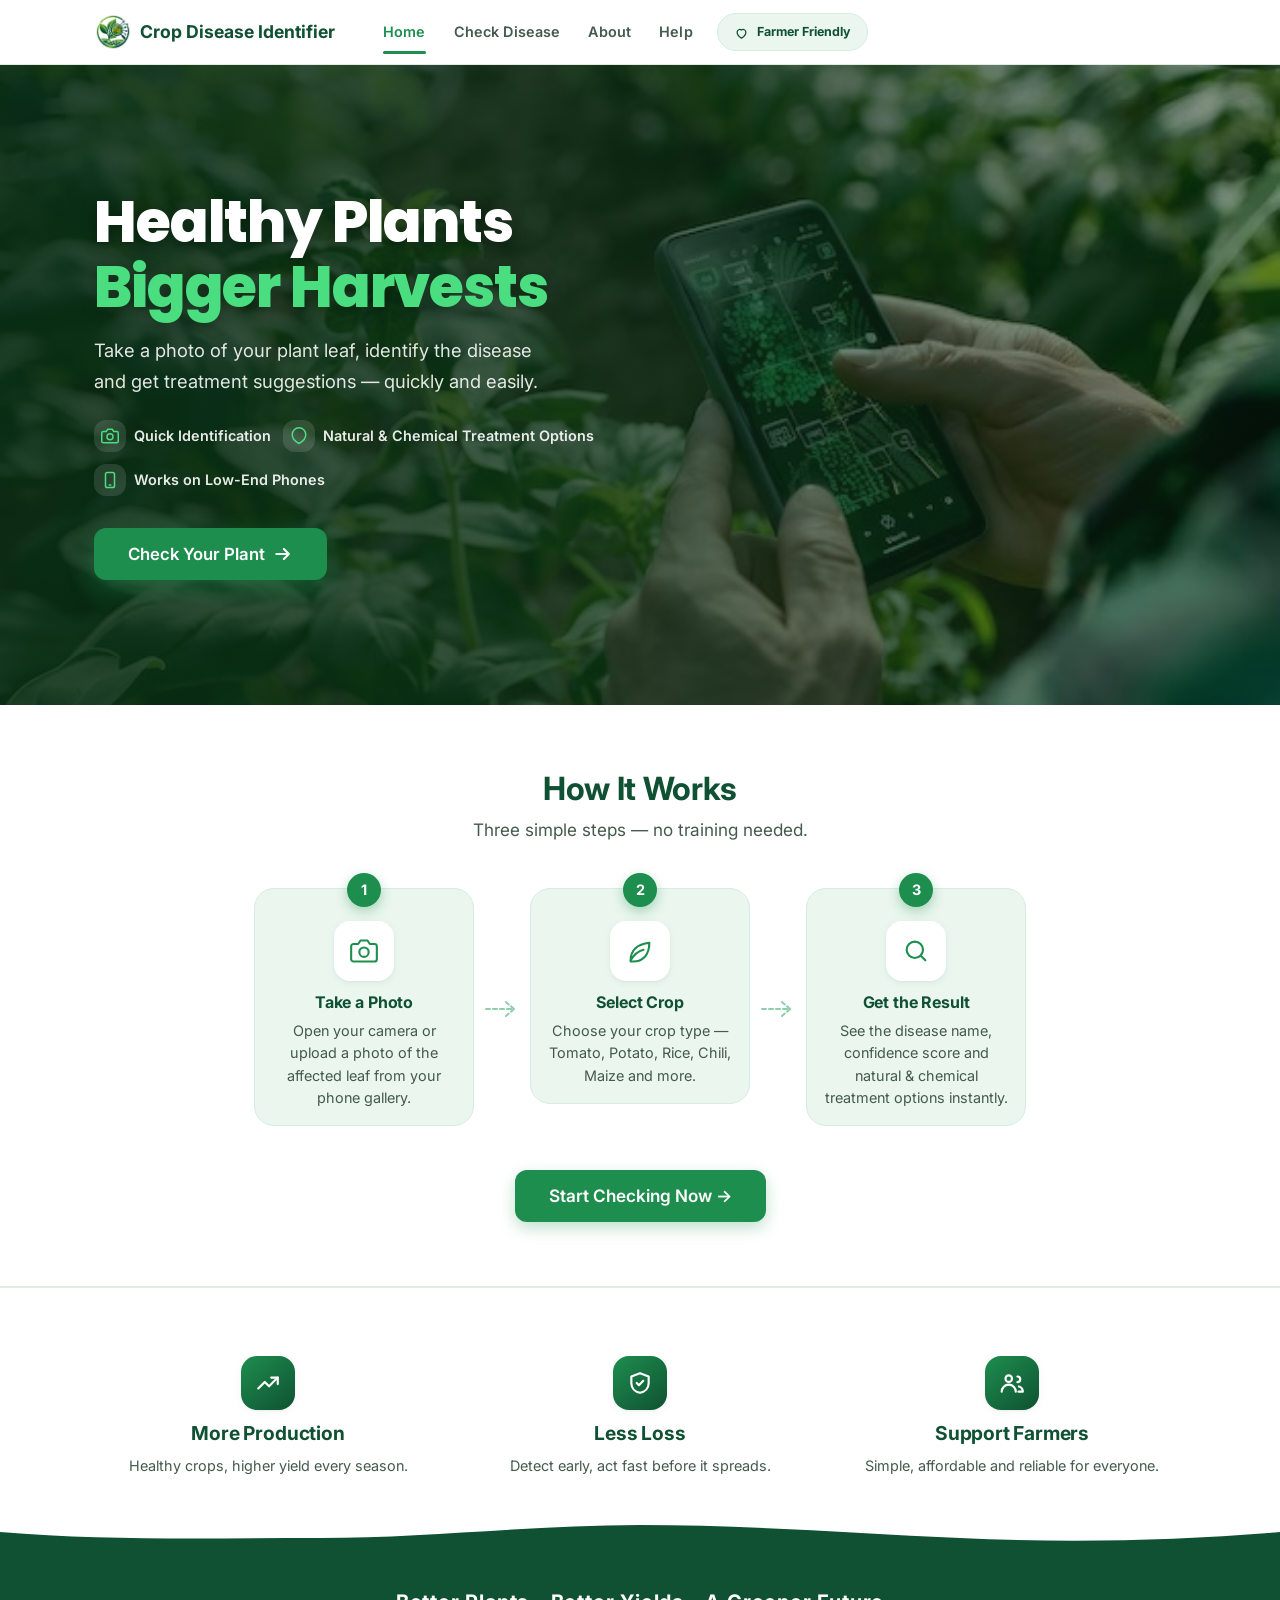
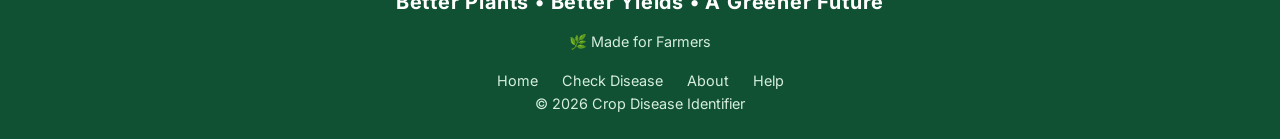
==== index.html @ fa6ffd5d "Initial commit: Crop Disease Identifier frontend" ====
<!DOCTYPE html>
<html lang="en">
<head>
  <meta charset="UTF-8">
  <meta name="viewport" content="width=device-width, initial-scale=1">
  <title>Crop Disease Identifier — Identify Plant Disease from a Photo</title>
  <meta name="description" content="Take a photo of your plant leaf, identify the disease and get treatment suggestions quickly and easily.">
  <meta name="theme-color" content="#1E8E4E">
  <link rel="icon" type="image/png" href="assets/icons/logo (2).png">
  <link rel="preconnect" href="https://fonts.googleapis.com">
  <link rel="preconnect" href="https://fonts.gstatic.com" crossorigin>
  <link rel="stylesheet" href="https://fonts.googleapis.com/css2?family=Inter:wght@400;500;600;700&family=Poppins:wght@600;700;800&display=swap">
  <link rel="stylesheet" href="css/style.css">
</head>

<body data-page="home">
  <a class="skip-link" href="#main">Skip to main content</a>

  <!-- OFFLINE BANNER -->
  <div class="offline-banner" data-offline-banner role="status" hidden>
    <svg viewBox="0 0 24 24" width="18" height="18" aria-hidden="true" fill="none"
         stroke="currentColor" stroke-width="2" stroke-linecap="round">
      <path d="M1 1l22 22M8.5 16.5a5 5 0 0 1 7 0M5 13a10 10 0 0 1 3.5-2.3M19 13a10 10 0 0 0-4-2.5"/>
      <circle cx="12" cy="20" r="1" fill="currentColor" stroke="none"/>
    </svg>
    You are offline. You can still browse, but checking a leaf needs a connection.
  </div>

  <!-- NAVBAR -->
  <header class="site-header">
    <div class="container site-header__inner">
      <a class="brand" href="index.html" aria-label="Crop Disease Identifier — home">
        <span class="brand__mark" aria-hidden="true">
          <img src="assets/icons/logo (2).png" alt="" width="38" height="38" class="brand__logo-img">
        </span>
        <span class="brand__name">Crop Disease Identifier</span>
      </a>
      <nav class="site-nav" aria-label="Primary">
        <a href="index.html" class="is-active" aria-current="page">Home</a>
        <a href="check.html">Check Disease</a>
        <a href="about.html">About</a>
        <a href="help.html">Help</a>
      </nav>
      <span class="badge-farmer">
        <svg viewBox="0 0 24 24" width="15" height="15" aria-hidden="true" fill="none"
             stroke="currentColor" stroke-width="2" stroke-linecap="round" stroke-linejoin="round">
          <path d="M12 21s-7-4.4-7-9.6A4.4 4.4 0 0 1 12 8a4.4 4.4 0 0 1 7 3.4C19 16.6 12 21 12 21Z"/>
        </svg>
        Farmer Friendly
      </span>
      <button class="nav-toggle" type="button" data-nav-toggle
              aria-expanded="false" aria-controls="mobile-nav" aria-label="Open menu">
        <span></span><span></span><span></span>
      </button>
    </div>
    <div class="mobile-nav" id="mobile-nav" hidden>
      <a href="index.html" class="is-active" aria-current="page">Home</a>
      <a href="check.html">Check Disease</a>
      <a href="about.html">About</a>
      <a href="help.html">Help</a>
    </div>
  </header>

  <main id="main">

    <!-- ================================================================
         HERO — full-width diseased leaf background
         ================================================================ -->
    <section class="hero-v2">
      <!-- Background: use your farmer image, fallback to a CSS gradient -->
      <div class="hero-v2__bg">
        <img
          src="assets/images/farmer-tablet.jpg"
          data-fallback="assets/images/backgorund.jpg"
          alt=""
          aria-hidden="true"
          width="1400" height="700"
          loading="eager" decoding="async"
          class="hero-v2__bg-img">
        <!-- dark-green gradient overlay — gives the mockup look -->
        <div class="hero-v2__overlay"></div>
      </div>

      <div class="container hero-v2__content">
        <div class="hero-v2__copy">

          <h1 class="hero-v2__title">
            Healthy Plants<br>
            <span class="hero-v2__title-accent">Bigger Harvests</span>
          </h1>

          <p class="hero-v2__lead">
            Take a photo of your plant leaf, identify the disease<br class="hide-mobile">
            and get treatment suggestions — quickly and easily.
          </p>

          <!-- 3 mini features -->
          <ul class="hero-v2__features">
            <li>
              <span class="hero-v2__feat-icon" aria-hidden="true">
                <svg viewBox="0 0 24 24" width="18" height="18" fill="none"
                     stroke="currentColor" stroke-width="2" stroke-linecap="round">
                  <path d="M23 19a2 2 0 0 1-2 2H3a2 2 0 0 1-2-2V8a2 2 0 0 1 2-2h4l2-3h6l2 3h4a2 2 0 0 1 2 2z"/>
                  <circle cx="12" cy="13" r="4"/>
                </svg>
              </span>
              Quick Identification
            </li>
            <li>
              <span class="hero-v2__feat-icon" aria-hidden="true">
                <svg viewBox="0 0 24 24" width="18" height="18" fill="none"
                     stroke="currentColor" stroke-width="2" stroke-linecap="round">
                  <path d="M12 22c6-3 9-7 9-12a9 9 0 1 0-18 0c0 5 3 9 9 12Z"/>
                </svg>
              </span>
              Natural &amp; Chemical Treatment Options
            </li>
            <li>
              <span class="hero-v2__feat-icon" aria-hidden="true">
                <svg viewBox="0 0 24 24" width="18" height="18" fill="none"
                     stroke="currentColor" stroke-width="2" stroke-linecap="round">
                  <rect x="6" y="2" width="12" height="20" rx="2.5"/>
                  <path d="M11 18.5h2"/>
                </svg>
              </span>
              Works on Low-End Phones
            </li>
          </ul>

          <a class="btn btn--primary btn--lg hero-v2__cta" href="check.html">
            Check Your Plant
            <svg viewBox="0 0 24 24" width="20" height="20" aria-hidden="true" fill="none"
                 stroke="currentColor" stroke-width="2.5" stroke-linecap="round">
              <path d="M4 12h15m0 0-6-6m6 6-6 6"/>
            </svg>
          </a>

        </div>
      </div>
    </section>

    <!-- ================================================================
         HOW IT WORKS — 3 steps, clean cards
         ================================================================ -->
    <section class="home-how" aria-labelledby="how-heading">
      <div class="container">
        <div class="home-how__head">
          <h2 id="how-heading">How It Works</h2>
          <p>Three simple steps — no training needed.</p>
        </div>

        <div class="home-how__grid">

          <div class="home-how__step">
            <div class="home-how__num" aria-hidden="true">1</div>
            <div class="home-how__icon" aria-hidden="true">
              <svg viewBox="0 0 24 24" width="28" height="28" fill="none"
                   stroke="currentColor" stroke-width="1.8" stroke-linecap="round" stroke-linejoin="round">
                <path d="M23 19a2 2 0 0 1-2 2H3a2 2 0 0 1-2-2V8a2 2 0 0 1 2-2h4l2-3h6l2 3h4a2 2 0 0 1 2 2z"/>
                <circle cx="12" cy="13" r="4"/>
              </svg>
            </div>
            <h3>Take a Photo</h3>
            <p>Open your camera or upload a photo of the affected leaf from your phone gallery.</p>
          </div>

          <div class="home-how__connector" aria-hidden="true">
            <svg viewBox="0 0 40 24" width="40" height="24" fill="none"
                 stroke="currentColor" stroke-width="2" stroke-linecap="round">
              <path d="M4 12h28m0 0-8-7m8 7-8 7" stroke-dasharray="4 3"/>
            </svg>
          </div>

          <div class="home-how__step">
            <div class="home-how__num" aria-hidden="true">2</div>
            <div class="home-how__icon" aria-hidden="true">
              <svg viewBox="0 0 24 24" width="28" height="28" fill="none"
                   stroke="currentColor" stroke-width="1.8" stroke-linecap="round" stroke-linejoin="round">
                <path d="M4 20c0-8 5-14 16-15 0 11-6 16-14 16H4Z"/>
                <path d="M4 20c3-5 7-8 11-9"/>
              </svg>
            </div>
            <h3>Select Crop</h3>
            <p>Choose your crop type — Tomato, Potato, Rice, Chili, Maize and more.</p>
          </div>

          <div class="home-how__connector" aria-hidden="true">
            <svg viewBox="0 0 40 24" width="40" height="24" fill="none"
                 stroke="currentColor" stroke-width="2" stroke-linecap="round">
              <path d="M4 12h28m0 0-8-7m8 7-8 7" stroke-dasharray="4 3"/>
            </svg>
          </div>

          <div class="home-how__step">
            <div class="home-how__num" aria-hidden="true">3</div>
            <div class="home-how__icon" aria-hidden="true">
              <svg viewBox="0 0 24 24" width="28" height="28" fill="none"
                   stroke="currentColor" stroke-width="1.8" stroke-linecap="round" stroke-linejoin="round">
                <circle cx="11" cy="11" r="7"/>
                <path d="m20 20-3.5-3.5"/>
              </svg>
            </div>
            <h3>Get the Result</h3>
            <p>See the disease name, confidence score and natural &amp; chemical treatment options instantly.</p>
          </div>

        </div>

        <div class="home-how__cta">
          <a class="btn btn--primary btn--lg" href="check.html">
            Start Checking Now →
          </a>
        </div>
      </div>
    </section>

    <!-- ================================================================
         BENEFITS STRIP
         ================================================================ -->
    <section class="benefits" aria-labelledby="benefits-title">
      <div class="container">
        <h2 id="benefits-title" class="sr-only">Why farmers use this tool</h2>
        <div class="benefits__grid">

          <article class="benefit">
            <span class="benefit__icon" aria-hidden="true">
              <svg viewBox="0 0 24 24" width="26" height="26" fill="none"
                   stroke="currentColor" stroke-width="2" stroke-linecap="round" stroke-linejoin="round">
                <path d="M3 17l6-6 4 4 8-8"/>
                <path d="M15 7h6v6"/>
              </svg>
            </span>
            <h3>More Production</h3>
            <p>Healthy crops, higher yield every season.</p>
          </article>

          <article class="benefit">
            <span class="benefit__icon" aria-hidden="true">
              <svg viewBox="0 0 24 24" width="26" height="26" fill="none"
                   stroke="currentColor" stroke-width="2" stroke-linecap="round" stroke-linejoin="round">
                <path d="M12 3l8 3v6c0 5-3.4 8.3-8 9-4.6-.7-8-4-8-9V6l8-3Z"/>
                <path d="M9 12l2 2 4-4"/>
              </svg>
            </span>
            <h3>Less Loss</h3>
            <p>Detect early, act fast before it spreads.</p>
          </article>

          <article class="benefit">
            <span class="benefit__icon" aria-hidden="true">
              <svg viewBox="0 0 24 24" width="26" height="26" fill="none"
                   stroke="currentColor" stroke-width="2" stroke-linecap="round" stroke-linejoin="round">
                <circle cx="9" cy="8" r="3"/>
                <path d="M2.5 20a6.5 6.5 0 0 1 13 0"/>
                <path d="M17 11.2a2.6 2.6 0 1 0 0-5.2"/>
                <path d="M18 20h4a5 5 0 0 0-3.6-4.8"/>
              </svg>
            </span>
            <h3>Support Farmers</h3>
            <p>Simple, affordable and reliable for everyone.</p>
          </article>

        </div>
      </div>
    </section>

  </main>

  <!-- FOOTER -->
  <footer class="site-footer">
    <svg class="site-footer__wave" viewBox="0 0 1440 28" preserveAspectRatio="none" aria-hidden="true">
      <path fill="currentColor"
            d="M0 28h1440V14c-120 9-240 11-360 6s-240-13-360-13-240 13-360 13S120 23 0 14Z"/>
    </svg>
    <div class="container site-footer__inner">
      <p class="site-footer__slogan">Better Plants • Better Yields • A Greener Future</p>
      <p class="site-footer__made">🌿 Made for Farmers</p>
      <nav class="site-footer__links" aria-label="Footer">
        <a href="index.html">Home</a>
        <a href="check.html">Check Disease</a>
        <a href="about.html">About</a>
        <a href="help.html">Help</a>
      </nav>
      <p class="site-footer__made">© <span data-current-year>2026</span> Crop Disease Identifier</p>
    </div>
  </footer>

  <script type="module" src="js/main.js"></script>
</body>
</html>
---- css/style.css ----
/* ==========================================================================
   Crop Disease Identifier — global stylesheet
   --------------------------------------------------------------------------
   One file for the whole app so low-end phones only download it once.

   TABLE OF CONTENTS
     01. Design tokens (colours, radius, spacing, shadows, type)
     02. Reset + base elements
     03. Utilities (container, visually-hidden, skip-link)
     04. Buttons
     05. Header + navigation (desktop & mobile)
     06. Offline banner
     07. Hero  (Home)
     08. Mini feature list  (Home)
     09. Benefits strip  (Home)
     10. Section primitives  (reused by future About / Result pages)
     11. Check Disease page
     12. Footer
     13. Motion + print preferences
   ========================================================================== */


/* ==========================================================================
   01. DESIGN TOKENS
   Change a value here and it updates everywhere.
   ========================================================================== */
:root {
  /* ---- Brand colours ---- */
  --green-900: #0F5132;   /* headings, dark text on light green        */
  --green-700: #1E8E4E;   /* PRIMARY — buttons, active nav link         */
  --green-600: #17773F;   /* primary hover / pressed                    */
  --green-300: #8FCEAC;   /* decorative leaf shapes                     */
  --green-100: #D6EDE0;   /* borders on tinted surfaces                 */
  --green-050: #EAF6EE;   /* tinted card + tip box backgrounds          */

  /* ---- Neutrals ---- */
  --ink:         #16241D;  /* body text                                  */
  --ink-soft:    #445A4E;  /* secondary text                             */
  --ink-mute:    #6E857A;  /* hints, captions                            */
  --line:        #E1EBE4;  /* hairlines / card borders                   */
  --surface:     #FFFFFF;  /* card surface                               */
  --page-a:      #F7FCF8;  /* page gradient — top                        */
  --page-b:      #EAF6EE;  /* page gradient — bottom                     */

  /* ---- Status ---- */
  --danger:      #C62828;
  --danger-bg:   #FDEDED;
  --danger-line: #F5C6C6;
  --warn:        #9A5B00;
  --warn-bg:     #FFF6E6;
  --warn-line:   #F2DDB0;

  /* ---- Corner radius ---- */
  --r-sm:   12px;
  --r-md:   16px;
  --r-lg:   20px;
  --r-pill: 999px;

  /* ---- Spacing scale ---- */
  --sp-1: 0.25rem;
  --sp-2: 0.5rem;
  --sp-3: 0.75rem;
  --sp-4: 1rem;
  --sp-5: 1.5rem;
  --sp-6: 2rem;
  --sp-7: 2.75rem;
  --sp-8: 4rem;

  /* ---- Elevation (soft, green-tinted) ---- */
  --sh-1: 0 1px 2px rgba(15, 81, 50, .05), 0 2px 8px rgba(15, 81, 50, .05);
  --sh-2: 0 4px 14px rgba(15, 81, 50, .08);
  --sh-3: 0 14px 34px rgba(15, 81, 50, .14);

  /* ---- Typography ---- */
  --font: "Inter", "Poppins", system-ui, -apple-system, "Segoe UI", Roboto,
          "Helvetica Neue", Arial, sans-serif;
  /* System cursive stack — avoids downloading a second font file. */
  --font-hand: "Segoe Script", "Bradley Hand", "Brush Script MT",
               "Comic Sans MS", cursive;
  --fs-xs:   0.78rem;
  --fs-sm:   0.9rem;
  --fs-base: 1rem;
  --fs-lg:   1.075rem;
  --fs-h3:   1.2rem;
  --fs-h2:   clamp(1.45rem, 1.1rem + 1.6vw, 2rem);
  --fs-h1:   clamp(2rem, 1.3rem + 3.4vw, 3.25rem);

  /* ---- Layout ---- */
  --container: 1140px;
  --header-h:  64px;

  /* ---- Focus ring (visible on every interactive element) ---- */
  --focus: 0 0 0 3px #fff, 0 0 0 6px var(--green-700);
}


/* ==========================================================================
   02. RESET + BASE
   ========================================================================== */
*,
*::before,
*::after { box-sizing: border-box; }

html {
  -webkit-text-size-adjust: 100%;  /* stops iOS inflating text */
  scroll-behavior: smooth;
}

body {
  margin: 0;
  font-family: var(--font);
  font-size: var(--fs-base);
  line-height: 1.6;
  color: var(--ink);
  background: var(--page-a);
  /* Soft page-wide gradient — cheaper than an image on weak devices. */
  background-image: linear-gradient(180deg, var(--page-a) 0%, var(--page-b) 100%);
  background-repeat: no-repeat;
  background-attachment: scroll;
  -webkit-font-smoothing: antialiased;
}

h1, h2, h3, h4 {
  margin: 0 0 var(--sp-3);
  color: var(--green-900);
  line-height: 1.22;
  font-weight: 700;
  letter-spacing: -0.01em;
}

p  { margin: 0 0 var(--sp-4); }
p:last-child { margin-bottom: 0; }

a {
  color: var(--green-700);
  text-decoration: none;
}
a:hover { text-decoration: underline; }

img, svg { max-width: 100%; }
img { height: auto; display: block; }

ul, ol { margin: 0; padding: 0; list-style: none; }

/* `hidden` must win over the display:grid / display:flex rules below. */
[hidden] { display: none !important; }

/* Every interactive element gets a clearly visible focus ring. */
:focus-visible {
  outline: 2px solid var(--green-700);
  outline-offset: 2px;
  border-radius: 6px;
}


/* ==========================================================================
   03. UTILITIES
   ========================================================================== */
.container {
  width: 100%;
  max-width: var(--container);
  margin-inline: auto;
  padding-inline: var(--sp-4);
}
@media (min-width: 640px) { .container { padding-inline: var(--sp-5); } }

/* Text only for screen readers. */
.sr-only {
  position: absolute;
  width: 1px; height: 1px;
  margin: -1px; padding: 0;
  overflow: hidden;
  clip: rect(0 0 0 0);
  clip-path: inset(50%);
  white-space: nowrap;
  border: 0;
}

.skip-link {
  position: absolute;
  left: var(--sp-4);
  top: -60px;
  z-index: 100;
  padding: var(--sp-3) var(--sp-4);
  background: var(--green-700);
  color: #fff;
  border-radius: var(--r-sm);
  transition: top .2s ease;
}
.skip-link:focus { top: var(--sp-3); text-decoration: none; }

/* Small uppercase label used above headings ("DISEASE CHECK", etc.) */
.eyebrow {
  display: inline-block;
  margin-bottom: var(--sp-3);
  font-size: var(--fs-xs);
  font-weight: 700;
  letter-spacing: .14em;
  text-transform: uppercase;
  color: var(--green-700);
}


/* ==========================================================================
   04. BUTTONS
   All buttons are >= 44px tall so they are easy to tap.
   ========================================================================== */
.btn {
  display: inline-flex;
  align-items: center;
  justify-content: center;
  gap: var(--sp-2);
  min-height: 44px;
  padding: var(--sp-3) var(--sp-5);
  font: inherit;
  font-weight: 600;
  line-height: 1.2;
  text-align: center;
  color: var(--green-900);
  background: var(--surface);
  border: 2px solid transparent;
  border-radius: var(--r-sm);
  cursor: pointer;
  transition: background-color .18s ease, border-color .18s ease,
              color .18s ease, transform .12s ease, box-shadow .18s ease;
}
.btn:hover { text-decoration: none; }
.btn:active { transform: translateY(1px); }

.btn--primary {
  background: var(--green-700);
  color: #fff;
  box-shadow: 0 6px 16px rgba(30, 142, 78, .28);
}
.btn--primary:hover:not(:disabled) { background: var(--green-600); }

.btn--outline {
  background: transparent;
  border-color: var(--green-700);
  color: var(--green-700);
}
.btn--outline:hover:not(:disabled) {
  background: var(--green-050);
}

/* Disabled = the "Check Disease" button before both inputs are ready. */
.btn:disabled {
  background: #CFE0D6;
  border-color: #CFE0D6;
  color: #6E857A;
  box-shadow: none;
  cursor: not-allowed;
  transform: none;
}

/* Full-width variant (mobile form buttons) */
.btn--block { width: 100%; }
.btn--lg { min-height: 52px; padding-inline: var(--sp-6); font-size: var(--fs-lg); }


/* ==========================================================================
   05. HEADER + NAVIGATION
   Identical markup on every page — only [data-page] and the
   .is-active class change.
   ========================================================================== */
.site-header {
  position: sticky;      /* stays visible while scrolling */
  top: 0;
  z-index: 50;
  background: rgba(255, 255, 255, .92);
  backdrop-filter: blur(8px);
  border-bottom: 1px solid var(--line);
}

.site-header__inner {
  min-height: var(--header-h);
  display: flex;
  align-items: center;
  gap: var(--sp-3);
}

/* ---- Logo ---- */
.brand {
  display: inline-flex;
  align-items: center;
  gap: var(--sp-2);
  color: var(--green-900);
  font-weight: 700;
  font-size: 1.02rem;
  line-height: 1.15;
  margin-right: auto;         /* pushes nav + badge to the right */
}
.brand:hover { text-decoration: none; }
.brand__mark {
  display: grid;
  place-items: center;
  width: 38px; height: 38px;
  flex: 0 0 auto;
  color: #fff;
  background: transparent;
  border-radius: var(--r-sm);
  overflow: hidden;
}
.brand__logo-img {
  width: 38px;
  height: 38px;
  object-fit: contain;
  display: block;
  border-radius: var(--r-sm);
}
.brand__name { display: block; }

/* ---- Desktop nav ---- */
.site-nav { display: none; }

.site-nav a {
  position: relative;
  display: inline-block;
  padding: var(--sp-2) var(--sp-3);
  color: var(--ink-soft);
  font-size: var(--fs-sm);
  font-weight: 600;
  white-space: nowrap;
  letter-spacing: 0.01em;
}
.site-nav a:hover { color: var(--green-700); text-decoration: none; }

/* Green underline on the current page. */
.site-nav a.is-active { color: var(--green-700); }
.site-nav a.is-active::after {
  content: "";
  position: absolute;
  left: var(--sp-3); right: var(--sp-3); bottom: -2px;
  height: 2.5px;
  background: var(--green-700);
  border-radius: var(--r-pill);
}

/* ---- "Farmer Friendly" badge ---- */
.badge-farmer {
  display: none;
  align-items: center;
  gap: var(--sp-2);
  flex: 0 0 auto;
  padding: var(--sp-2) var(--sp-4);
  font-size: var(--fs-xs);
  font-weight: 700;
  color: var(--green-900);
  background: var(--green-050);
  border: 1px solid var(--green-100);
  border-radius: var(--r-pill);
  white-space: nowrap;
}

/* ---- Hamburger (mobile) ---- */
.nav-toggle {
  display: inline-grid;
  place-content: center;
  gap: 5px;
  width: 44px; height: 44px;
  padding: 0;
  background: transparent;
  border: 1px solid var(--line);
  border-radius: var(--r-sm);
  cursor: pointer;
}
.nav-toggle span {
  display: block;
  width: 20px; height: 2px;
  background: var(--green-900);
  border-radius: 2px;
  transition: transform .2s ease, opacity .2s ease;
}
/* Animate the three bars into an X when open. */
.nav-toggle[aria-expanded="true"] span:nth-child(1) { transform: translateY(7px) rotate(45deg); }
.nav-toggle[aria-expanded="true"] span:nth-child(2) { opacity: 0; }
.nav-toggle[aria-expanded="true"] span:nth-child(3) { transform: translateY(-7px) rotate(-45deg); }

/* ---- Mobile drawer ---- */
.mobile-nav {
  display: grid;
  gap: var(--sp-1);
  padding: var(--sp-3) var(--sp-4) var(--sp-4);
  background: #fff;
  border-bottom: 1px solid var(--line);
  box-shadow: var(--sh-2);
}
.mobile-nav[hidden] { display: none; }
.mobile-nav a {
  min-height: 44px;
  display: flex;
  align-items: center;
  padding: var(--sp-2) var(--sp-3);
  color: var(--ink);
  font-weight: 600;
  border-radius: var(--r-sm);
}
.mobile-nav a:hover { background: var(--green-050); text-decoration: none; }
.mobile-nav a.is-active {
  color: var(--green-700);
  background: var(--green-050);
}

@media (min-width: 900px) {
  .site-nav,
  .badge-farmer { display: flex; }
  .nav-toggle,
  .mobile-nav { display: none; }
  .brand { font-size: 1.1rem; margin-right: var(--sp-5); }
  .site-nav { gap: var(--sp-1); }
}


/* ==========================================================================
   06. OFFLINE BANNER
   Shown by main.js whenever navigator.onLine === false.
   ========================================================================== */
.offline-banner {
  display: flex;
  align-items: center;
  justify-content: center;
  gap: var(--sp-2);
  padding: var(--sp-3) var(--sp-4);
  background: var(--warn-bg);
  color: var(--warn);
  border-bottom: 1px solid var(--warn-line);
  font-size: var(--fs-sm);
  font-weight: 600;
  text-align: center;
}
.offline-banner[hidden] { display: none; }


/* ==========================================================================
   07. HERO  (Home)
   ========================================================================== */
.hero {
  position: relative;
  overflow: hidden;             /* clips the decorative leaves */
  padding-block: var(--sp-7) var(--sp-8);
}

/* Subtle leaf silhouettes in the background (pure CSS, no image request). */
.hero::before,
.hero::after {
  content: "";
  position: absolute;
  width: 260px; height: 260px;
  background: var(--green-050);
  border-radius: 60% 0 60% 0;   /* leaf-ish blob */
  opacity: .7;
  pointer-events: none;
  z-index: 0;
}
.hero::before { top: -80px;  right: -90px; transform: rotate(18deg); }
.hero::after  { bottom: -120px; left: -100px; transform: rotate(-24deg); }

.hero__inner {
  position: relative;           /* sits above the decorations */
  z-index: 1;
  display: grid;
  gap: var(--sp-6);
  align-items: center;
}

/* ---- Left column: copy ---- */
.hero__copy {
  min-width: 0;   /* lets long words shrink instead of overflowing the grid */
}
.hero__badge {
  display: inline-flex;
  align-items: center;
  gap: var(--sp-2);
  padding: var(--sp-2) var(--sp-4);
  margin-bottom: var(--sp-4);
  font-size: var(--fs-xs);
  font-weight: 700;
  letter-spacing: .06em;
  text-transform: uppercase;
  color: var(--green-900);
  background: var(--green-050);
  border: 1px solid var(--green-100);
  border-radius: var(--r-pill);
}
.hero__badge::before {
  content: "";
  width: 8px; height: 8px;
  background: var(--green-700);
  border-radius: 50%;
}

.hero__title {
  font-size: var(--fs-h1);
  margin-bottom: var(--sp-4);
}
.hero__title em {
  display: block;
  font-style: normal;
  color: var(--green-700);
}

.hero__lead {
  max-width: 34rem;
  font-size: var(--fs-lg);
  color: var(--ink-soft);
  margin-bottom: var(--sp-5);
}

.hero__cta { margin-bottom: var(--sp-6); }

/* ---- Right column: photo ---- */
.hero__media {
  position: relative;
  border-radius: var(--r-lg);
  overflow: hidden;
  box-shadow: var(--sh-3);
  /* GREEN GRADIENT FALLBACK — it is the background layer, so if the photo
     below fails to load the gradient is still visible. */
  background-image: linear-gradient(135deg, var(--green-700) 0%, var(--green-900) 100%);
  aspect-ratio: 4 / 3;
}
.hero__media img {
  width: 100%;
  height: 100%;
  object-fit: cover;
}
.hero__media img.is-broken { display: none; }  /* gradient shows through */

/* Handwritten-style tagline over the photo. */
.hero__tagline {
  position: absolute;
  left: var(--sp-4);
  bottom: var(--sp-4);
  margin: 0;
  padding: var(--sp-2) var(--sp-4);
  font-family: var(--font-hand);
  font-size: clamp(1rem, 3.6vw, 1.35rem);
  color: var(--green-900);
  background: rgba(255, 255, 255, .92);
  border-radius: var(--r-pill);
  box-shadow: var(--sh-1);
  transform: rotate(-2deg);
}

@media (min-width: 900px) {
  .hero { padding-block: var(--sp-8) var(--sp-8); }
  .hero__inner { grid-template-columns: 1.05fr .95fr; gap: var(--sp-7); }
}


/* ==========================================================================
   08. MINI FEATURE LIST  (Home hero)
   ========================================================================== */
.mini-features {
  display: grid;
  gap: var(--sp-3);
}
.mini-feature {
  display: flex;
  align-items: flex-start;
  gap: var(--sp-3);
  font-size: var(--fs-sm);
  color: var(--ink-soft);
}
.mini-feature__icon {
  display: grid;
  place-items: center;
  width: 38px; height: 38px;
  flex: 0 0 auto;
  color: var(--green-700);
  background: var(--green-050);
  border-radius: var(--r-sm);
}
.mini-feature strong {
  display: block;
  color: var(--green-900);
  font-size: var(--fs-base);
}
.mini-feature span { display: block; }

@media (min-width: 560px) {
  .mini-features { grid-template-columns: repeat(3, 1fr); gap: var(--sp-4); }
  .mini-feature { flex-direction: column; }
}


/* ==========================================================================
   09. BENEFITS STRIP  (Home, below the hero)
   ========================================================================== */
.benefits {
  padding-block: var(--sp-7);
  background: #fff;
  border-block: 1px solid var(--line);
}
.benefits__grid {
  display: grid;
  gap: var(--sp-5);
  text-align: center;
}
.benefit__icon {
  display: grid;
  place-items: center;
  width: 54px; height: 54px;
  margin: 0 auto var(--sp-3);
  color: #fff;
  background: linear-gradient(140deg, var(--green-700), var(--green-900));
  border-radius: var(--r-md);
  box-shadow: var(--sh-1);
}
.benefit h3 { font-size: var(--fs-h3); margin-bottom: var(--sp-2); }
.benefit p  { font-size: var(--fs-sm); color: var(--ink-soft); }

@media (min-width: 700px) {
  .benefits__grid { grid-template-columns: repeat(3, 1fr); }
}


/* ==========================================================================
   10. SECTION PRIMITIVES
   Reusable by the About and Result pages — build new pages from these
   classes instead of inventing new ones.
   ========================================================================== */
.section { padding-block: var(--sp-7); }
.section--tint { background: var(--green-050); }

.section__head { max-width: 44rem; margin-bottom: var(--sp-6); }

.card {
  background: var(--surface);
  border: 1px solid var(--line);
  border-radius: var(--r-lg);
  box-shadow: var(--sh-1);
}
.card__body { padding: var(--sp-5); }


/* ==========================================================================
   11. CHECK DISEASE PAGE
   ========================================================================== */
.check-page { padding-block: var(--sp-6) var(--sp-8); }

.check-head { margin-bottom: var(--sp-6); }
.check-head h1 { font-size: var(--fs-h2); margin-bottom: var(--sp-2); }
.check-head p  { color: var(--ink-soft); max-width: 46ch; }

/* Two-column layout, stacked on mobile. */
.check-grid {
  display: grid;
  gap: var(--sp-5);
  align-items: start;
}

.check-card { padding: var(--sp-5); }
.check-card__title {
  font-size: var(--fs-h3);
  margin-bottom: var(--sp-4);
}

/* ---- Drop zone ---- */
.dropzone {
  position: relative;
  display: grid;
  place-items: center;
  min-height: 260px;
  padding: var(--sp-5);
  text-align: center;
  background: var(--green-050);
  border: 2px dashed var(--green-300);
  border-radius: var(--r-md);
  cursor: pointer;
  transition: background-color .18s ease, border-color .18s ease,
              box-shadow .18s ease;
}
/* Drag-over state (added by upload.js). */
.dropzone.is-dragover {
  background: var(--green-100);
  border-color: var(--green-700);
  border-style: solid;
  box-shadow: 0 0 0 4px rgba(30, 142, 78, .15);
}
.dropzone.is-invalid {
  background: var(--danger-bg);
  border-color: var(--danger);
}

.dropzone__idle { width: 100%; }
.dropzone__icon {
  display: grid;
  place-items: center;
  width: 62px; height: 62px;
  margin: 0 auto var(--sp-3);
  color: var(--green-700);
  background: #fff;
  border-radius: 50%;
  box-shadow: var(--sh-1);
}
.dropzone__title { margin-bottom: var(--sp-2); font-weight: 600; color: var(--green-900); }
.dropzone__meta  { margin-bottom: var(--sp-4); font-size: var(--fs-sm); color: var(--ink-mute); }
.dropzone__actions { display: grid; gap: var(--sp-3); width: 100%; max-width: 300px; }
.dropzone__or { font-size: var(--fs-xs); color: var(--ink-mute); text-transform: uppercase; letter-spacing: .1em; }

/* Preview shown once a valid image is chosen. */
.dropzone__preview { display: grid; gap: var(--sp-3); justify-items: center; width: 100%; }
.dropzone__preview img {
  max-height: 260px;
  width: auto;
  border-radius: var(--r-sm);
  box-shadow: var(--sh-2);
}
.dropzone__filename {
  font-size: var(--fs-xs);
  color: var(--ink-soft);
  word-break: break-all;
}

/* Inline validation / request errors (never window.alert). */
.field-message {
  display: flex;
  align-items: flex-start;
  gap: var(--sp-2);
  margin-top: var(--sp-3);
  padding: var(--sp-3) var(--sp-4);
  font-size: var(--fs-sm);
  font-weight: 500;
  text-align: left;
  border-radius: var(--r-sm);
}
.field-message[hidden] { display: none; }
.field-message--error {
  color: var(--danger);
  background: var(--danger-bg);
  border: 1px solid var(--danger-line);
}

/* ---- Form controls ---- */
.field { display: block; margin-bottom: var(--sp-5); }
.field__label {
  display: block;
  margin-bottom: var(--sp-2);
  font-size: var(--fs-sm);
  font-weight: 600;
  color: var(--green-900);
}

.select {
  width: 100%;
  min-height: 48px;
  padding: var(--sp-3) var(--sp-4);
  font: inherit;
  font-weight: 500;
  color: var(--ink);
  background-color: #fff;
  background-image: url("data:image/svg+xml,%3Csvg xmlns='http://www.w3.org/2000/svg' viewBox='0 0 24 24' fill='none' stroke='%230F5132' stroke-width='2' stroke-linecap='round'%3E%3Cpath d='m6 9 6 6 6-6'/%3E%3C/svg%3E");
  background-repeat: no-repeat;
  background-position: right var(--sp-4) center;
  background-size: 18px;
  border: 1px solid var(--line);
  border-radius: var(--r-sm);
  appearance: none;             /* hide the native arrow */
  cursor: pointer;
}
.select:hover { border-color: var(--green-300); }

.check-note {
  display: flex;
  align-items: center;
  gap: var(--sp-2);
  margin-top: var(--sp-4);
  font-size: var(--fs-xs);
  color: var(--ink-mute);
}

/* ---- Loading state ---- */
.spinner {
  width: 22px; height: 22px;
  flex: 0 0 auto;
  border: 3px solid var(--green-100);
  border-top-color: var(--green-700);
  border-radius: 50%;
  animation: spin .8s linear infinite;
}
@keyframes spin { to { transform: rotate(360deg); } }

.loading-box {
  display: flex;
  align-items: center;
  justify-content: center;
  gap: var(--sp-3);
  margin-top: var(--sp-5);
  padding: var(--sp-4);
  font-weight: 600;
  color: var(--green-900);
  background: var(--green-050);
  border: 1px solid var(--green-100);
  border-radius: var(--r-md);
}
.loading-box[hidden] { display: none; }

/* ---- Request error card (no internet / timeout / server) ---- */
.error-box {
  display: flex;
  gap: var(--sp-4);
  align-items: flex-start;
  margin-top: var(--sp-5);
  padding: var(--sp-5);
  background: var(--danger-bg);
  border: 1px solid var(--danger-line);
  border-radius: var(--r-md);
}
.error-box[hidden] { display: none; }
.error-box__icon { color: var(--danger); flex: 0 0 auto; }
.error-box h3 { color: var(--danger); font-size: var(--fs-base); margin-bottom: var(--sp-1); }
.error-box p  { font-size: var(--fs-sm); color: var(--ink-soft); margin-bottom: var(--sp-3); }

/* ---- Tip box ---- */
.tip-box {
  display: flex;
  align-items: flex-start;
  gap: var(--sp-3);
  margin-top: var(--sp-5);
  padding: var(--sp-4) var(--sp-5);
  font-size: var(--fs-sm);
  color: var(--green-900);
  background: var(--green-050);
  border: 1px solid var(--green-100);
  border-left: 4px solid var(--green-700);
  border-radius: var(--r-md);
}
.tip-box__icon { color: var(--green-700); flex: 0 0 auto; }

@media (min-width: 860px) {
  .check-grid { grid-template-columns: 1.1fr .9fr; gap: var(--sp-6); }
  .dropzone { min-height: 340px; }
}


/* ==========================================================================
   12. FOOTER
   Green "wave" top edge, shared by every page.
   ========================================================================== */
.site-footer {
  position: relative;
  margin-top: auto;
  padding-top: var(--sp-5);
  color: #EAF6EE;
  background: var(--green-900);
  text-align: center;
}
/* The green wave that joins the page to the footer. */
.site-footer__wave {
  position: absolute;
  left: 0;
  top: calc(-1 * 28px);
  display: block;
  width: 100%;
  height: 28px;
  color: var(--green-900);
}

.site-footer__inner {
  padding-block: var(--sp-4) var(--sp-5);
}
.site-footer__slogan {
  margin: 0 0 var(--sp-3);
  font-size: clamp(1rem, 2.6vw, 1.25rem);
  font-weight: 700;
  letter-spacing: .04em;
  color: #fff;
}
.site-footer__made {
  margin: 0;
  font-size: var(--fs-sm);
  color: var(--green-100);
}
.site-footer__links {
  display: flex;
  flex-wrap: wrap;
  justify-content: center;
  gap: var(--sp-2) var(--sp-5);
  margin-top: var(--sp-4);
  font-size: var(--fs-sm);
}
.site-footer__links a { color: var(--green-100); }
.site-footer__links a:hover { color: #fff; }


/* Make the sticky footer sit at the bottom on short pages. */
body { min-height: 100vh; display: flex; flex-direction: column; }
main  { flex: 1 0 auto; }


/* ==========================================================================
   13. MOTION / PRINT
   ========================================================================== */
@media (prefers-reduced-motion: reduce) {
  html { scroll-behavior: auto; }
  *, *::before, *::after {
    animation-duration: .001ms !important;
    animation-iteration-count: 1 !important;
    transition-duration: .001ms !important;
  }
}

@media print {
  .site-header, .nav-toggle, .offline-banner, .site-footer { display: none !important; }
  body { background: #fff; }
}


/* ==========================================================================
   17. HOME PAGE — STEPS SECTION
   ========================================================================== */
.home-steps {
  padding-block: var(--sp-8);
  background: #fff;
  border-bottom: 1px solid var(--line);
}
.home-steps__head {
  text-align: center;
  margin-bottom: var(--sp-7);
}
.home-steps__head h2 {
  font-size: var(--fs-h2);
  margin-bottom: var(--sp-2);
}
.home-steps__head p { color: var(--ink-soft); }

.home-steps__grid {
  display: flex;
  flex-wrap: wrap;
  align-items: center;
  justify-content: center;
  gap: var(--sp-4);
}
.home-step {
  flex: 1 1 200px;
  max-width: 260px;
  text-align: center;
  background: var(--green-050);
  border: 1px solid var(--green-100);
  border-radius: var(--r-lg);
  padding: var(--sp-5) var(--sp-4);
  position: relative;
  transition: transform .2s ease, box-shadow .2s ease;
}
.home-step:hover {
  transform: translateY(-4px);
  box-shadow: var(--sh-2);
}
.home-step__num {
  position: absolute;
  top: -16px;
  left: 50%;
  transform: translateX(-50%);
  width: 34px; height: 34px;
  background: var(--green-700);
  color: #fff;
  font-weight: 700;
  font-size: .9rem;
  border-radius: 50%;
  display: grid;
  place-items: center;
  box-shadow: 0 4px 10px rgba(30,142,78,.3);
}
.home-step__icon { font-size: 2.2rem; display: block; margin-bottom: var(--sp-3); margin-top: var(--sp-2); }
.home-step h3 { font-size: var(--fs-base); margin-bottom: var(--sp-2); }
.home-step p  { font-size: var(--fs-sm); color: var(--ink-soft); margin: 0; }

.home-step__arrow {
  font-size: 1.8rem;
  color: var(--green-300);
  font-weight: 700;
  flex: 0 0 auto;
}
@media (max-width: 699px) {
  .home-step__arrow { display: none; }
}

/* ==========================================================================
   18. FULL-WIDTH PHOTO BANNER (Home + About pages)
   ========================================================================== */

/* Home — farmer quote banner */
.photo-banner {
  position: relative;
  margin-block: 0;
}
.photo-banner__img-wrap {
  position: relative;
  width: 100%;
  height: 320px;
  overflow: hidden;
}
.photo-banner__img-wrap img {
  width: 100%; height: 100%;
  object-fit: cover;
  object-position: center 30%;
  display: block;
}
.photo-banner__overlay {
  position: absolute;
  inset: 0;
  background: linear-gradient(to right,
    rgba(10,50,25,.82) 0%,
    rgba(10,50,25,.55) 50%,
    rgba(10,50,25,.2) 100%);
}
.photo-banner__text {
  position: absolute;
  inset: 0;
  display: flex;
  flex-direction: column;
  justify-content: center;
  padding: var(--sp-6) var(--sp-5);
  max-width: 640px;
  margin-inline: auto;
  left: 0; right: 0;
  text-align: left;
}
@media (max-width:700px) { .photo-banner__text { text-align:center; } }
.photo-banner__text h2 {
  color: #fff;
  font-size: clamp(1.1rem, .9rem + 1.5vw, 1.75rem);
  margin-bottom: var(--sp-2);
  text-shadow: 0 2px 8px rgba(0,0,0,.4);
}
.photo-banner__text p {
  color: rgba(255,255,255,.8);
  font-size: var(--fs-sm);
  font-style: italic;
  margin: 0;
}

/* Home — final CTA banner */
.cta-banner { position: relative; }
.cta-banner__img-wrap {
  position: relative;
  width: 100%;
  height: 380px;
  overflow: hidden;
}
.cta-banner__img-wrap img {
  width: 100%; height: 100%;
  object-fit: cover;
  object-position: center 60%;
  display: block;
}
.cta-banner__overlay {
  position: absolute;
  inset: 0;
  background: rgba(10,50,25,.7);
}
.cta-banner__content {
  position: absolute;
  inset: 0;
  display: flex;
  flex-direction: column;
  align-items: center;
  justify-content: center;
  text-align: center;
  gap: var(--sp-3);
  padding: var(--sp-5);
}
.cta-banner__content h2 {
  color: #fff;
  font-size: clamp(1.4rem, 1rem + 2vw, 2.2rem);
  margin: 0;
  text-shadow: 0 2px 8px rgba(0,0,0,.3);
}
.cta-banner__content p {
  color: rgba(255,255,255,.85);
  font-size: var(--fs-lg);
  margin: 0;
}

/* ---- About hero full-width ---- */
.about-hero-full { position: relative; margin-bottom: 0; }
.about-hero-full__img-wrap {
  position: relative;
  width: 100%;
  height: clamp(360px, 50vw, 560px);
  overflow: hidden;
}
.about-hero-full__img-wrap img {
  width: 100%; height: 100%;
  object-fit: cover;
  object-position: center 35%;
  display: block;
}
.about-hero-full__overlay {
  position: absolute;
  inset: 0;
  background: linear-gradient(
    110deg,
    rgba(10,50,25,.88) 0%,
    rgba(10,50,25,.65) 50%,
    rgba(10,50,25,.25) 100%
  );
}
.about-hero-full__content {
  position: absolute;
  inset: 0;
  display: flex;
  flex-direction: column;
  justify-content: center;
  gap: var(--sp-3);
  padding-block: var(--sp-6);
}
.about-hero-full__badge {
  display: inline-flex;
  align-items: center;
  gap: var(--sp-2);
  padding: var(--sp-1) var(--sp-3);
  background: rgba(255,255,255,.18);
  border: 1px solid rgba(255,255,255,.35);
  border-radius: var(--r-pill);
  font-size: var(--fs-xs);
  font-weight: 700;
  letter-spacing: .08em;
  text-transform: uppercase;
  color: #d6ede0;
  width: fit-content;
}
.about-hero-full__title {
  color: #fff;
  font-size: clamp(1.8rem, 1.2rem + 3vw, 3rem);
  margin: 0;
  text-shadow: 0 2px 12px rgba(0,0,0,.35);
  max-width: 16ch;
}
.about-hero-full__lead {
  color: rgba(255,255,255,.88);
  font-size: var(--fs-lg);
  max-width: 38ch;
  line-height: 1.65;
  margin: 0;
}

/* About mid-banner */
.about-mid-banner { position: relative; margin-block: var(--sp-7); }
.about-mid-banner__img-wrap {
  position: relative;
  width: 100%;
  height: 220px;
  overflow: hidden;
}
.about-mid-banner__img-wrap img {
  width: 100%; height: 100%;
  object-fit: cover;
  object-position: center 40%;
}
.about-mid-banner__overlay {
  position: absolute;
  inset: 0;
  background: rgba(10,50,25,.65);
}
.about-mid-banner__text {
  position: absolute;
  inset: 0;
  display: flex;
  align-items: center;
  justify-content: center;
  padding: var(--sp-4);
}
.about-mid-banner__text p {
  color: #fff;
  font-size: clamp(1rem, .85rem + 1vw, 1.4rem);
  font-weight: 600;
  text-align: center;
  margin: 0;
  text-shadow: 0 2px 8px rgba(0,0,0,.35);
}

/* ==========================================================================
   19. HERO — Two CTA buttons side by side
   ========================================================================== */
.hero__cta {
  display: flex;
  flex-wrap: wrap;
  gap: var(--sp-3);
  margin-bottom: var(--sp-6);
}

/* ==========================================================================
   20. GENERAL UI POLISH
   ========================================================================== */

/* Smooth image load-in */
img {
  transition: opacity .3s ease;
}
img[loading="lazy"] {
  opacity: 0;
}
img[loading="lazy"].loaded,
img:not([loading="lazy"]) {
  opacity: 1;
}

/* Card hover lift for benefit cards */
.benefit {
  padding: var(--sp-5);
  border-radius: var(--r-lg);
  transition: box-shadow .2s ease, transform .2s ease;
}
.benefit:hover {
  box-shadow: var(--sh-2);
  transform: translateY(-3px);
}

/* Smoother select dropdown */
.select:focus {
  outline: none;
  border-color: var(--green-700);
  box-shadow: 0 0 0 3px rgba(30,142,78,.18);
}

/* Check Disease page right card — add tint background */
.check-card:last-of-type {
  background: var(--green-050);
}

/* Tip box slight glow */
.tip-box {
  box-shadow: var(--sh-1);
}


/* ==========================================================================
   21. CHECK PAGE ENHANCEMENTS
   ========================================================================== */

/* Progress steps bar */
.check-progress {
  display: flex;
  align-items: center;
  gap: 0;
  margin-bottom: var(--sp-6);
  padding: var(--sp-4) var(--sp-5);
  background: var(--surface);
  border: 1px solid var(--line);
  border-radius: var(--r-lg);
  box-shadow: var(--sh-1);
  overflow-x: auto;
}
.check-progress__step {
  display: flex;
  align-items: center;
  gap: var(--sp-2);
  flex: 0 0 auto;
  font-size: var(--fs-sm);
  font-weight: 600;
  color: var(--ink-mute);
}
.check-progress__step.is-done { color: var(--green-700); }
.check-progress__step.is-active { color: var(--green-900); }
.check-progress__dot {
  display: grid;
  place-items: center;
  width: 28px; height: 28px;
  border-radius: 50%;
  font-size: .8rem;
  font-weight: 700;
  background: var(--line);
  color: var(--ink-mute);
  flex: 0 0 auto;
  transition: background .2s, color .2s;
}
.check-progress__step.is-done .check-progress__dot {
  background: var(--green-700);
  color: #fff;
}
.check-progress__step.is-active .check-progress__dot {
  background: var(--green-900);
  color: #fff;
}
.check-progress__line {
  flex: 1;
  height: 2px;
  background: var(--line);
  margin-inline: var(--sp-3);
  min-width: 24px;
}

/* Step badge inside card heading */
.check-card__step-badge {
  display: inline-flex;
  align-items: center;
  padding: 2px 10px;
  background: var(--green-700);
  color: #fff;
  font-size: var(--fs-xs);
  font-weight: 700;
  border-radius: var(--r-pill);
  margin-right: var(--sp-2);
  vertical-align: middle;
}

/* Checklist before submit */
.check-checklist {
  margin-block: var(--sp-4);
  padding: var(--sp-4);
  background: var(--green-050);
  border: 1px solid var(--green-100);
  border-radius: var(--r-md);
}
.check-checklist__title {
  font-size: var(--fs-xs);
  font-weight: 700;
  text-transform: uppercase;
  letter-spacing: .07em;
  color: var(--ink-mute);
  margin-bottom: var(--sp-2);
}
.check-checklist ul {
  display: grid;
  gap: var(--sp-2);
}
.check-checklist li {
  display: flex;
  align-items: center;
  gap: var(--sp-2);
  font-size: var(--fs-sm);
  color: var(--ink-mute);
}
.check-checklist li.is-checked {
  color: var(--green-700);
  font-weight: 600;
}
.check-checklist li svg { flex: 0 0 auto; color: var(--green-300); }
.check-checklist li.is-checked svg { color: var(--green-700); }

/* Right card tint already set above, add padding refinement */
.check-card--right {
  background: linear-gradient(160deg, var(--green-050) 0%, #fff 100%);
}


/* ==========================================================================
   22. HERO V2 — full-width leaf/farmer photo with dark overlay
       Matches the mockup: left-aligned white text on dark green bg
   ========================================================================== */
.hero-v2 {
  position: relative;
  overflow: hidden;
  min-height: clamp(420px, 60vw, 640px);
  display: flex;
  align-items: center;
}

/* Background image layer */
.hero-v2__bg {
  position: absolute;
  inset: 0;
  z-index: 0;
}
.hero-v2__bg-img {
  width: 100%;
  height: 100%;
  object-fit: cover;
  object-position: center 40%;
  display: block;
  transition: none; /* no fade — eager loaded */
}
/* Dark green overlay — matches mockup */
.hero-v2__overlay {
  position: absolute;
  inset: 0;
  background: linear-gradient(
    100deg,
    rgba(10, 45, 22, 0.88) 0%,
    rgba(10, 45, 22, 0.75) 45%,
    rgba(10, 45, 22, 0.35) 100%
  );
}

/* Content sits above the overlay */
.hero-v2__content {
  position: relative;
  z-index: 1;
  padding-block: var(--sp-8);
}

.hero-v2__copy {
  max-width: 560px;
}

/* Main headline */
.hero-v2__title {
  font-family: "Poppins", var(--font);
  font-size: clamp(2rem, 1.2rem + 4.5vw, 3.6rem);
  font-weight: 800;
  line-height: 1.12;
  color: #ffffff;
  margin-bottom: var(--sp-4);
  letter-spacing: -0.02em;
  text-shadow: 0 2px 16px rgba(0,0,0,.3);
}
/* Green accent line — "Bigger Harvests" */
.hero-v2__title-accent {
  color: #4ADE80;  /* bright green — pops on dark bg */
  display: block;
}

/* Typewriter cursor — DISABLED */
.typewriter-cursor { display: none; }
/* @keyframes blink kept for reference but cursor is hidden */

.hero-v2__lead {
  font-size: clamp(1rem, .9rem + .5vw, 1.15rem);
  color: rgba(255,255,255,.88);
  line-height: 1.65;
  margin-bottom: var(--sp-5);
}
.hide-mobile { display: none; }
@media (min-width: 640px) { .hide-mobile { display: inline; } }

/* 3 mini feature pills */
.hero-v2__features {
  display: flex;
  flex-direction: column;
  gap: var(--sp-2);
  margin-bottom: var(--sp-6);
}
@media (min-width: 560px) {
  .hero-v2__features { flex-direction: row; flex-wrap: wrap; gap: var(--sp-3); }
}
.hero-v2__features li {
  display: flex;
  align-items: center;
  gap: var(--sp-2);
  font-size: var(--fs-sm);
  font-weight: 600;
  color: rgba(255,255,255,.9);
}
.hero-v2__feat-icon {
  display: grid;
  place-items: center;
  width: 32px; height: 32px;
  flex: 0 0 auto;
  background: rgba(255,255,255,.12);
  border-radius: var(--r-sm);
  color: #4ADE80;
}

/* CTA button — slightly larger on hero */
.hero-v2__cta {
  font-size: 1.05rem;
  padding-inline: var(--sp-6);
  box-shadow: 0 8px 24px rgba(30,142,78,.45);
}
.hero-v2__cta:hover {
  transform: translateY(-2px);
  box-shadow: 0 12px 30px rgba(30,142,78,.55);
}

/* ==========================================================================
   23. HOME — HOW IT WORKS SECTION
   ========================================================================== */
.home-how {
  padding-block: var(--sp-8);
  background: #fff;
  border-bottom: 1px solid var(--line);
}
.home-how__head {
  text-align: center;
  margin-bottom: var(--sp-7);
}
.home-how__head h2 {
  font-size: var(--fs-h2);
  margin-bottom: var(--sp-2);
}
.home-how__head p {
  color: var(--ink-soft);
  font-size: var(--fs-lg);
}

/* Grid: step – connector – step – connector – step */
.home-how__grid {
  display: flex;
  flex-wrap: wrap;
  align-items: flex-start;
  justify-content: center;
  gap: var(--sp-2);
}

.home-how__step {
  flex: 0 1 220px;
  text-align: center;
  padding: var(--sp-5) var(--sp-4) var(--sp-4);
  background: var(--green-050);
  border: 1px solid var(--green-100);
  border-radius: var(--r-lg);
  position: relative;
  transition: transform .2s ease, box-shadow .2s ease;
}
.home-how__step:hover {
  transform: translateY(-5px);
  box-shadow: var(--sh-2);
}

/* Numbered bubble top-center */
.home-how__num {
  position: absolute;
  top: -16px;
  left: 50%;
  transform: translateX(-50%);
  width: 34px; height: 34px;
  background: var(--green-700);
  color: #fff;
  font-weight: 700;
  font-size: .9rem;
  border-radius: 50%;
  display: grid;
  place-items: center;
  box-shadow: 0 4px 12px rgba(30,142,78,.35);
}

.home-how__icon {
  display: grid;
  place-items: center;
  width: 60px; height: 60px;
  margin: var(--sp-2) auto var(--sp-3);
  background: #fff;
  border-radius: var(--r-md);
  color: var(--green-700);
  box-shadow: var(--sh-1);
}
.home-how__step h3 {
  font-size: var(--fs-base);
  margin-bottom: var(--sp-2);
  color: var(--green-900);
}
.home-how__step p {
  font-size: var(--fs-sm);
  color: var(--ink-soft);
  margin: 0;
  line-height: 1.55;
}

/* Arrow connectors between steps */
.home-how__connector {
  display: none;
  align-self: center;
  color: var(--green-300);
  padding-top: var(--sp-3); /* align with step center visually */
}
@media (min-width: 720px) {
  .home-how__connector { display: block; }
}

.home-how__cta {
  text-align: center;
  margin-top: var(--sp-7);
}


/* ==========================================================================
   24. CHECK DISEASE PAGE V2  (matches mockup exactly)
   ========================================================================== */
.check-page-v2 {
  padding-block: var(--sp-7) var(--sp-8);
  background: var(--page-a);
}

/* ── Page header ── */
.check-v2-head {
  text-align: center;
  margin-bottom: var(--sp-6);
}
.check-v2-eyebrow {
  display: inline-flex;
  align-items: center;
  gap: 6px;
  font-size: var(--fs-xs);
  font-weight: 700;
  letter-spacing: .1em;
  text-transform: uppercase;
  color: var(--green-700);
  margin-bottom: var(--sp-3);
}
.check-v2-title {
  font-size: clamp(1.5rem, 1.1rem + 2vw, 2.1rem);
  color: var(--green-900);
  margin-bottom: var(--sp-2);
}
.check-v2-sub {
  color: var(--ink-soft);
  font-size: var(--fs-base);
  margin: 0;
}

/* ── Main white card ── */
.check-v2-card {
  background: var(--surface);
  border: 1px solid var(--line);
  border-radius: var(--r-lg);
  box-shadow: var(--sh-2);
  overflow: hidden;
  margin-bottom: var(--sp-4);
}

/* ── Two-column grid inside the card ── */
.check-v2-grid {
  display: grid;
  gap: 0;
}
@media (min-width: 760px) {
  .check-v2-grid {
    grid-template-columns: 1fr 2px 1fr;
  }
}

/* ── Left: upload zone ── */
.check-v2-left {
  padding: var(--sp-6) var(--sp-5);
}

/* ── Vertical divider (desktop) ── */
.check-v2-divider {
  display: none;
  background: var(--line);
  width: 2px;
  margin-block: var(--sp-5);
}
@media (min-width: 760px) {
  .check-v2-divider { display: block; }
}

/* ── Right: crop + submit ── */
.check-v2-right {
  padding: var(--sp-6) var(--sp-5);
  border-top: 1px solid var(--line);
  display: flex;
  flex-direction: column;
  gap: var(--sp-4);
}
@media (min-width: 760px) {
  .check-v2-right { border-top: none; }
}

.check-v2-crop-head {
  display: flex;
  align-items: center;
  gap: var(--sp-2);
  font-size: var(--fs-base);
  font-weight: 700;
  color: var(--green-900);
}

.check-v2-submit {
  margin-top: var(--sp-1);
}

.check-v2-wifi-note {
  display: flex;
  align-items: center;
  gap: var(--sp-2);
  font-size: var(--fs-xs);
  color: var(--ink-mute);
  margin: 0;
}

/* ── Drop zone (refreshed) ── */
.dropzone {
  border: 2px dashed var(--green-300);
  border-radius: var(--r-md);
  background: var(--green-050);
  min-height: 260px;
  display: grid;
  place-items: center;
  text-align: center;
  padding: var(--sp-5) var(--sp-4);
  cursor: pointer;
  transition: border-color .18s, background .18s, box-shadow .18s;
}
.dropzone.is-dragover {
  border-style: solid;
  border-color: var(--green-700);
  background: #d6ede0;
  box-shadow: 0 0 0 4px rgba(30,142,78,.12);
}
.dropzone.is-invalid {
  border-color: var(--danger);
  background: var(--danger-bg);
}

.dropzone__idle { width: 100%; }

.dropzone__icon {
  display: grid;
  place-items: center;
  width: 64px; height: 64px;
  margin: 0 auto var(--sp-3);
  background: #fff;
  border-radius: 50%;
  box-shadow: var(--sh-1);
  color: var(--green-700);
}

.dropzone__title {
  font-size: var(--fs-sm);
  font-weight: 600;
  color: var(--green-900);
  margin-bottom: var(--sp-2);
}

/* "or" separator line */
.dropzone__or-line {
  display: flex;
  align-items: center;
  gap: var(--sp-3);
  margin: var(--sp-3) auto;
  width: 80%;
  color: var(--ink-mute);
  font-size: var(--fs-xs);
  font-weight: 600;
  text-transform: uppercase;
  letter-spacing: .08em;
}
.dropzone__or-line::before,
.dropzone__or-line::after {
  content: "";
  flex: 1;
  height: 1px;
  background: var(--green-100);
}

.dropzone__btns {
  display: flex;
  justify-content: center;
  margin-bottom: var(--sp-3);
}

.dropzone__hint {
  font-size: var(--fs-xs);
  color: var(--ink-mute);
  margin-bottom: var(--sp-3);
}

/* small button variant */
.btn--sm {
  min-height: 38px;
  padding: var(--sp-2) var(--sp-4);
  font-size: var(--fs-sm);
}

/* Preview */
.dropzone__preview {
  display: grid;
  gap: var(--sp-3);
  justify-items: center;
  width: 100%;
}
.dropzone__preview img {
  max-height: 200px;
  width: auto;
  border-radius: var(--r-sm);
  box-shadow: var(--sh-2);
}
.dropzone__filename {
  font-size: var(--fs-xs);
  color: var(--ink-soft);
  word-break: break-all;
}

/* ── Tip box below card ── */
.check-v2-tip {
  margin-top: 0;
}


/* ==========================================================================
   25. RESULT PAGE  (matches mockup — image left, info right, treatments below)
   ========================================================================== */
.rp { padding-block: var(--sp-6) var(--sp-8); }

/* ── Empty state ── */
.rp-empty-box {
  max-width: 420px;
  margin: var(--sp-8) auto;
  text-align: center;
  padding: var(--sp-7) var(--sp-5);
  background: var(--surface);
  border: 1px solid var(--line);
  border-radius: var(--r-lg);
  box-shadow: var(--sh-1);
}
.rp-empty-icon { font-size: 3rem; margin-bottom: var(--sp-3); }
.rp-empty-box h2 { font-size: var(--fs-h3); margin-bottom: var(--sp-2); }
.rp-empty-box p  { color: var(--ink-soft); margin-bottom: var(--sp-5); }

/* ── Top bar ── */
.rp-topbar {
  display: flex;
  align-items: center;
  justify-content: space-between;
  flex-wrap: wrap;
  gap: var(--sp-3);
  margin-bottom: var(--sp-5);
}
.rp-back {
  display: inline-flex;
  align-items: center;
  gap: var(--sp-2);
  font-size: var(--fs-sm);
  font-weight: 600;
  color: var(--ink-soft);
  padding: var(--sp-2) var(--sp-3);
  background: var(--surface);
  border: 1px solid var(--line);
  border-radius: var(--r-sm);
  transition: background .15s, color .15s;
}
.rp-back:hover { background: var(--green-050); color: var(--green-700); text-decoration: none; }

.rp-detected-badge {
  display: inline-flex;
  align-items: center;
  gap: var(--sp-2);
  padding: var(--sp-2) var(--sp-4);
  font-size: var(--fs-xs);
  font-weight: 700;
  color: #c62828;
  background: #fff1f1;
  border: 1.5px solid #f5c6c6;
  border-radius: var(--r-pill);
}

/* ── Main card ── */
.rp-card {
  background: var(--surface);
  border: 1px solid var(--line);
  border-radius: var(--r-lg);
  box-shadow: var(--sh-2);
  overflow: hidden;
  margin-bottom: var(--sp-5);
}
.rp-card-grid {
  display: grid;
  gap: 0;
}
@media (min-width: 760px) {
  .rp-card-grid { grid-template-columns: 300px 1fr; }
}

/* Left — image */
.rp-img-col {
  background: var(--green-050);
  border-right: 1px solid var(--line);
  display: flex;
  flex-direction: column;
}
.rp-img-wrap {
  flex: 1;
  overflow: hidden;
  min-height: 220px;
}
.rp-img-wrap img {
  width: 100%;
  height: 100%;
  object-fit: cover;
  display: block;
}
.rp-img-label {
  text-align: center;
  font-size: var(--fs-xs);
  font-weight: 600;
  letter-spacing: .06em;
  text-transform: uppercase;
  color: var(--ink-mute);
  padding: var(--sp-3) var(--sp-4);
  background: var(--green-050);
  border-top: 1px solid var(--green-100);
  margin: 0;
}

/* Right — info */
.rp-info-col {
  padding: var(--sp-5);
  display: flex;
  flex-direction: column;
  gap: var(--sp-4);
}

.rp-detected-label {
  display: inline-flex;
  align-items: center;
  gap: var(--sp-1);
  font-size: var(--fs-xs);
  font-weight: 700;
  color: #c62828;
  margin-bottom: var(--sp-1);
}

.rp-disease-name {
  font-size: clamp(1.35rem, 1rem + 1.8vw, 1.9rem);
  color: var(--green-900);
  margin-bottom: var(--sp-1);
  line-height: 1.2;
}
.rp-scientific {
  font-size: var(--fs-sm);
  color: var(--ink-mute);
  font-style: italic;
  margin: 0;
}

/* Confidence */
.rp-confidence-label {
  font-size: var(--fs-sm);
  font-weight: 700;
  color: var(--green-900);
  margin-bottom: var(--sp-2);
}
.rp-bar-row {
  display: flex;
  align-items: center;
  gap: var(--sp-3);
}
.rp-bar-track {
  flex: 1;
  height: 14px;
  background: var(--green-100);
  border-radius: var(--r-pill);
  overflow: hidden;
}
.rp-bar-fill {
  height: 100%;
  background: linear-gradient(90deg, var(--green-700), #34d47a);
  border-radius: var(--r-pill);
  width: 0%;
  transition: width .9s cubic-bezier(.4,0,.2,1);
}
.rp-pct {
  font-size: 1.1rem;
  font-weight: 700;
  color: var(--green-700);
  min-width: 3.5ch;
  text-align: right;
}

/* Symptoms */
.rp-section-label {
  display: flex;
  align-items: center;
  gap: var(--sp-2);
  font-size: var(--fs-sm);
  font-weight: 700;
  color: var(--green-900);
  margin-bottom: var(--sp-3);
}
.rp-list {
  display: grid;
  gap: var(--sp-2);
}
.rp-list li {
  display: flex;
  align-items: flex-start;
  gap: var(--sp-2);
  font-size: var(--fs-sm);
  color: var(--ink-soft);
  line-height: 1.5;
}
.rp-bullet {
  color: var(--green-700);
  font-weight: 900;
  flex: 0 0 auto;
  margin-top: 1px;
}

/* ── Treatment cards ── */
.rp-treatments {
  display: grid;
  gap: var(--sp-4);
  margin-bottom: var(--sp-6);
}
@media (min-width: 640px) {
  .rp-treatments { grid-template-columns: 1fr 1fr; }
}

.rp-treat {
  background: var(--surface);
  border: 1px solid var(--line);
  border-radius: var(--r-lg);
  padding: var(--sp-5);
  box-shadow: var(--sh-1);
}
.rp-treat--natural  { border-top: 4px solid var(--green-700); }
.rp-treat--chemical { border-top: 4px solid #1565C0; }

.rp-treat-head {
  display: flex;
  align-items: center;
  gap: var(--sp-2);
  margin-bottom: var(--sp-4);
}
.rp-treat-icon { font-size: 1.3rem; line-height: 1; }
.rp-treat-head h2 {
  font-size: var(--fs-base);
  font-weight: 700;
  color: var(--green-900);
  margin: 0;
}

.rp-treat-list {
  display: grid;
  gap: var(--sp-2);
}
.rp-treat-list li {
  display: flex;
  align-items: flex-start;
  gap: var(--sp-2);
  font-size: var(--fs-sm);
  color: var(--ink-soft);
  line-height: 1.55;
}

/* ── Action buttons ── */
.rp-actions {
  display: flex;
  flex-wrap: wrap;
  gap: var(--sp-3);
}
.rp-actions .btn { flex: 1 1 200px; justify-content: center; }


/* ==========================================================================
   26. ABOUT PAGE V2  (matches mockup)
   ========================================================================== */
.about-v2 {
  padding-block: var(--sp-7) var(--sp-8);
}

/* ── Top section: text + image ── */
.about-v2-top {
  display: grid;
  gap: var(--sp-6);
  align-items: center;
  margin-bottom: var(--sp-7);
}
@media (min-width: 760px) {
  .about-v2-top { grid-template-columns: 1fr 1fr; }
}

.about-v2-badge {
  display: inline-flex;
  align-items: center;
  gap: var(--sp-2);
  padding: var(--sp-1) var(--sp-3);
  background: var(--green-050);
  border: 1px solid var(--green-100);
  border-radius: var(--r-pill);
  font-size: var(--fs-xs);
  font-weight: 700;
  color: var(--green-700);
  letter-spacing: .06em;
  text-transform: uppercase;
  margin-bottom: var(--sp-3);
}

.about-v2-title {
  font-size: clamp(1.5rem, 1.1rem + 2vw, 2.1rem);
  color: var(--green-900);
  margin-bottom: var(--sp-3);
  line-height: 1.2;
}

.about-v2-desc {
  font-size: var(--fs-base);
  color: var(--ink-soft);
  line-height: 1.7;
  max-width: 46ch;
  margin: 0;
}

.about-v2-img-wrap {
  border-radius: var(--r-lg);
  overflow: hidden;
  box-shadow: var(--sh-2);
  aspect-ratio: 16/10;
}
.about-v2-img-wrap img {
  width: 100%;
  height: 100%;
  object-fit: cover;
  object-position: center 30%;
  display: block;
}

/* ── 3-step row ── */
.about-v2-steps {
  display: grid;
  gap: var(--sp-4);
  margin-bottom: var(--sp-7);
}
@media (min-width: 600px) {
  .about-v2-steps { grid-template-columns: repeat(3, 1fr); }
}

.about-v2-step {
  display: flex;
  flex-direction: column;
  align-items: center;
  text-align: center;
  gap: var(--sp-3);
  padding: var(--sp-5) var(--sp-4);
  background: var(--surface);
  border: 1px solid var(--line);
  border-radius: var(--r-lg);
  box-shadow: var(--sh-1);
  transition: transform .2s ease, box-shadow .2s ease;
}
.about-v2-step:hover {
  transform: translateY(-4px);
  box-shadow: var(--sh-2);
}
.about-v2-step-icon {
  display: grid;
  place-items: center;
  width: 56px; height: 56px;
  background: var(--green-050);
  border-radius: var(--r-md);
  color: var(--green-700);
  flex: 0 0 auto;
}
.about-v2-step h3 {
  font-size: var(--fs-base);
  color: var(--green-900);
  margin: 0;
}
.about-v2-step p {
  font-size: var(--fs-sm);
  color: var(--ink-soft);
  margin: 0;
  line-height: 1.5;
}

/* ── Two-column cards: tips + crops ── */
.about-v2-cards {
  display: grid;
  gap: var(--sp-5);
  margin-bottom: var(--sp-6);
}
@media (min-width: 760px) {
  .about-v2-cards { grid-template-columns: 1fr 1fr; align-items: start; }
}

.about-v2-card {
  background: var(--surface);
  border: 1px solid var(--line);
  border-radius: var(--r-lg);
  padding: var(--sp-5);
  box-shadow: var(--sh-1);
}

.about-v2-card-head {
  display: flex;
  align-items: center;
  gap: var(--sp-2);
  font-size: var(--fs-base);
  font-weight: 700;
  color: var(--green-900);
  margin-bottom: var(--sp-4);
  padding-bottom: var(--sp-3);
  border-bottom: 1px solid var(--line);
}

/* Tips checklist */
.about-v2-tips {
  display: grid;
  gap: var(--sp-2);
  margin-bottom: var(--sp-5);
}
.about-v2-tips li {
  display: flex;
  align-items: flex-start;
  gap: var(--sp-2);
  font-size: var(--fs-sm);
  color: var(--ink-soft);
  line-height: 1.5;
}
.about-v2-tips li svg { flex: 0 0 auto; margin-top: 2px; }

/* Photo examples grid */
.about-v2-examples {
  display: grid;
  grid-template-columns: repeat(4, 1fr);
  gap: var(--sp-3);
}
.about-v2-ex {
  display: flex;
  flex-direction: column;
  align-items: center;
  gap: var(--sp-1);
  font-size: var(--fs-xs);
  color: var(--ink-mute);
  text-align: center;
}
.about-v2-ex-thumb {
  position: relative;
  width: 100%;
  aspect-ratio: 1;
  border-radius: var(--r-sm);
  overflow: hidden;
  border: 2px solid var(--line);
}
.about-v2-ex-thumb--ok  { border-color: var(--green-300); }
.about-v2-ex-thumb--bad { border-color: #f5c6c6; }
.about-v2-ex-thumb img  { width: 100%; height: 100%; object-fit: cover; display: block; }
.about-v2-ex-badge {
  position: absolute;
  bottom: 3px; right: 3px;
  width: 18px; height: 18px;
  border-radius: 50%;
  display: grid;
  place-items: center;
  font-size: .65rem;
  font-weight: 700;
  line-height: 1;
}
.about-v2-ex-badge--ok  { background: var(--green-700); color: #fff; }
.about-v2-ex-badge--bad { background: #c62828;          color: #fff; }

/* Crops list */
.about-v2-crops {
  display: grid;
  gap: var(--sp-2);
}
.about-v2-crops li {
  display: flex;
  align-items: center;
  gap: var(--sp-3);
  padding: var(--sp-2) var(--sp-3);
  background: var(--green-050);
  border-radius: var(--r-sm);
  font-size: var(--fs-sm);
  font-weight: 600;
  color: var(--green-900);
}
.about-v2-crops li span { font-size: 1.1rem; }

/* ── Bottom strip ── */
.about-v2-footer-strip {
  display: flex;
  align-items: center;
  justify-content: center;
  flex-wrap: wrap;
  gap: var(--sp-3);
  padding: var(--sp-4) var(--sp-5);
  background: var(--green-050);
  border: 1px solid var(--green-100);
  border-radius: var(--r-lg);
  font-size: var(--fs-sm);
  font-weight: 600;
  color: var(--green-700);
}
.about-v2-footer-strip svg { color: var(--green-300); }


/* ==========================================================================
   27. HELP PAGE V2
   ========================================================================== */
.help-v2 { padding-block: var(--sp-7) var(--sp-8); }

/* ── Page heading ── */
.help-v2-head {
  text-align: center;
  margin-bottom: var(--sp-6);
}
.help-v2-badge {
  display: inline-flex;
  align-items: center;
  gap: var(--sp-2);
  padding: var(--sp-1) var(--sp-3);
  background: var(--green-050);
  border: 1px solid var(--green-100);
  border-radius: var(--r-pill);
  font-size: var(--fs-xs);
  font-weight: 700;
  color: var(--green-700);
  letter-spacing: .06em;
  text-transform: uppercase;
  margin-bottom: var(--sp-3);
}
.help-v2-title {
  font-size: clamp(1.5rem, 1.1rem + 2vw, 2.1rem);
  color: var(--green-900);
  margin-bottom: var(--sp-2);
}
.help-v2-sub {
  color: var(--ink-soft);
  font-size: var(--fs-base);
  max-width: 44ch;
  margin-inline: auto;
}

/* ── Quick link cards ── */
.help-v2-quicklinks {
  display: grid;
  gap: var(--sp-3);
  margin-bottom: var(--sp-6);
}
@media (min-width: 600px) {
  .help-v2-quicklinks { grid-template-columns: repeat(3, 1fr); }
}
.help-v2-ql {
  display: flex;
  align-items: center;
  gap: var(--sp-3);
  padding: var(--sp-4);
  background: var(--surface);
  border: 1px solid var(--line);
  border-radius: var(--r-lg);
  box-shadow: var(--sh-1);
  text-decoration: none;
  color: var(--ink);
  transition: transform .18s ease, box-shadow .18s ease, border-color .18s;
}
.help-v2-ql:hover {
  transform: translateY(-3px);
  box-shadow: var(--sh-2);
  border-color: var(--green-300);
  text-decoration: none;
}
.help-v2-ql-icon { font-size: 1.6rem; flex: 0 0 auto; }
.help-v2-ql-text {
  flex: 1;
  display: flex;
  flex-direction: column;
  gap: 2px;
}
.help-v2-ql-text strong {
  font-size: var(--fs-sm);
  font-weight: 700;
  color: var(--green-900);
}
.help-v2-ql-text span {
  font-size: var(--fs-xs);
  color: var(--ink-mute);
}
.help-v2-ql svg { flex: 0 0 auto; color: var(--green-300); }

/* ── Category tabs ── */
.help-v2-tabs {
  display: flex;
  flex-wrap: wrap;
  gap: var(--sp-2);
  margin-bottom: var(--sp-5);
}
.help-v2-tab {
  padding: var(--sp-2) var(--sp-4);
  font: inherit;
  font-size: var(--fs-sm);
  font-weight: 600;
  color: var(--ink-soft);
  background: var(--surface);
  border: 1.5px solid var(--line);
  border-radius: var(--r-pill);
  cursor: pointer;
  transition: background .15s, color .15s, border-color .15s;
}
.help-v2-tab:hover { border-color: var(--green-300); color: var(--green-700); }
.help-v2-tab.is-active {
  background: var(--green-700);
  border-color: var(--green-700);
  color: #fff;
}

/* ── FAQ panels ── */
.help-v2-panel { display: none; }
.help-v2-panel.is-visible { display: grid; gap: var(--sp-3); }

/* ── FAQ accordion items ── */
.faq-v2-item {
  background: var(--surface);
  border: 1px solid var(--line);
  border-radius: var(--r-md);
  box-shadow: var(--sh-1);
  overflow: hidden;
  transition: box-shadow .18s;
}
.faq-v2-item.is-open {
  box-shadow: var(--sh-2);
  border-color: var(--green-100);
}

.faq-v2-btn {
  width: 100%;
  display: flex;
  align-items: center;
  justify-content: space-between;
  gap: var(--sp-3);
  padding: var(--sp-4) var(--sp-5);
  font: inherit;
  font-size: var(--fs-base);
  font-weight: 600;
  color: var(--green-900);
  background: transparent;
  border: none;
  text-align: left;
  cursor: pointer;
  transition: background .15s;
}
.faq-v2-btn:hover { background: var(--green-050); }

.faq-v2-chevron {
  flex: 0 0 auto;
  color: var(--green-700);
  transition: transform .25s ease;
}
.faq-v2-item.is-open .faq-v2-chevron { transform: rotate(180deg); }

.faq-v2-body {
  display: none;
  padding: 0 var(--sp-5) var(--sp-5);
  font-size: var(--fs-sm);
  color: var(--ink-soft);
  line-height: 1.7;
  border-top: 1px solid var(--line);
}
.faq-v2-item.is-open .faq-v2-body { display: block; }
.faq-v2-body p  { margin-bottom: var(--sp-3); }
.faq-v2-body p:last-child { margin-bottom: 0; }
.faq-v2-body ul { display: grid; gap: var(--sp-2); margin-bottom: var(--sp-3); }
.faq-v2-body li {
  display: flex;
  gap: var(--sp-2);
  align-items: flex-start;
  padding-left: var(--sp-1);
}
.faq-v2-body li::before {
  content: "→";
  color: var(--green-700);
  font-weight: 700;
  flex: 0 0 auto;
  margin-top: 1px;
}

/* ── Contact / still need help ── */
.help-v2-contact {
  margin-top: var(--sp-7);
  padding: var(--sp-6) var(--sp-5);
  background: var(--green-050);
  border: 1px solid var(--green-100);
  border-radius: var(--r-lg);
  text-align: center;
}
.help-v2-contact-icon {
  font-size: 2.5rem;
  margin-bottom: var(--sp-3);
  line-height: 1;
}
.help-v2-contact h2 {
  font-size: var(--fs-h3);
  color: var(--green-900);
  margin-bottom: var(--sp-2);
}
.help-v2-contact p {
  color: var(--ink-soft);
  font-size: var(--fs-sm);
  max-width: 40ch;
  margin-inline: auto;
  margin-bottom: var(--sp-5);
}
.help-v2-contact-btns {
  display: flex;
  flex-wrap: wrap;
  gap: var(--sp-3);
  justify-content: center;
}
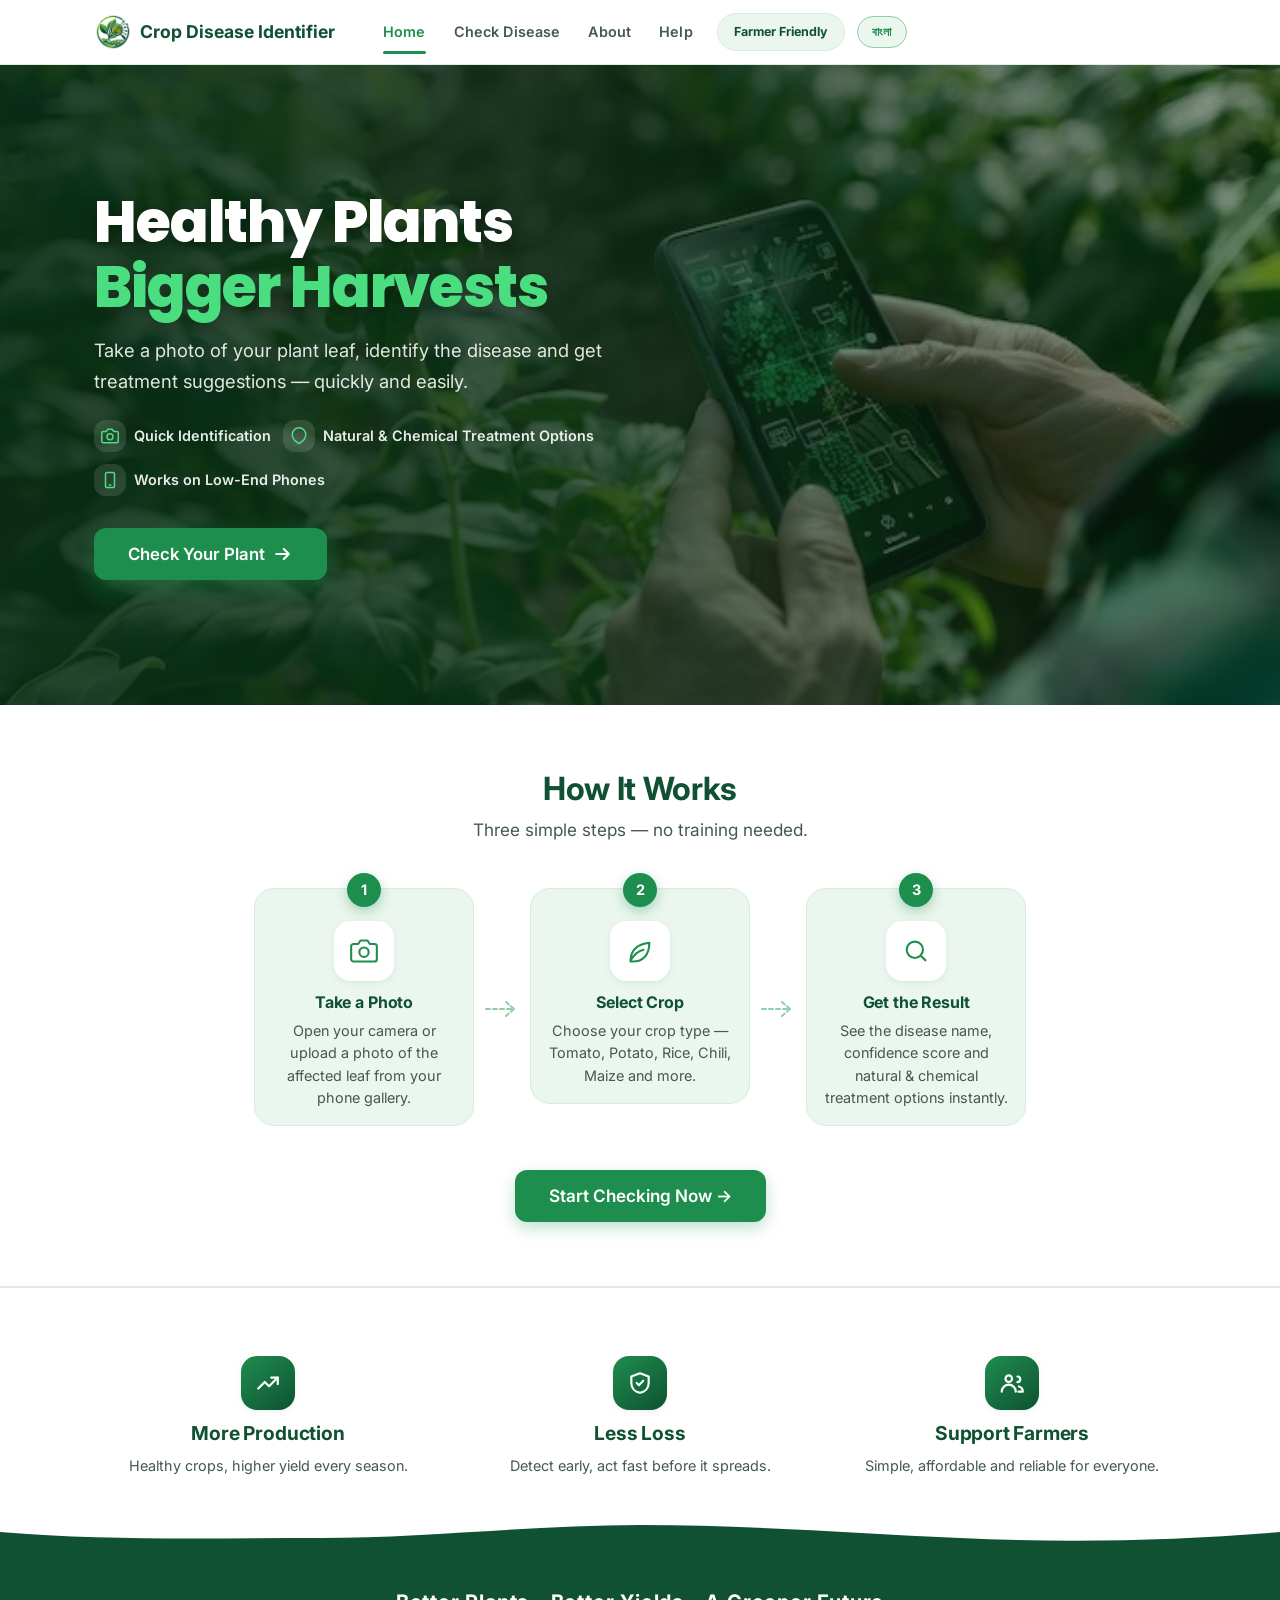
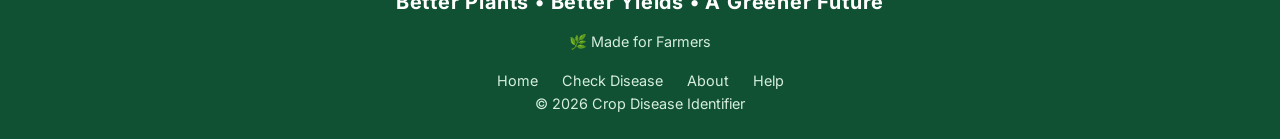
==== commit 6050c01b: "feat: EN/BN language switcher, farmer FAQ, Bangla disease data, UI polish" ====
--- a/index.html
+++ b/index.html
@@ -16,270 +16,213 @@
 <body data-page="home">
   <a class="skip-link" href="#main">Skip to main content</a>
 
-  <!-- OFFLINE BANNER -->
   <div class="offline-banner" data-offline-banner role="status" hidden>
-    <svg viewBox="0 0 24 24" width="18" height="18" aria-hidden="true" fill="none"
-         stroke="currentColor" stroke-width="2" stroke-linecap="round">
+    <svg viewBox="0 0 24 24" width="18" height="18" aria-hidden="true" fill="none" stroke="currentColor" stroke-width="2" stroke-linecap="round">
       <path d="M1 1l22 22M8.5 16.5a5 5 0 0 1 7 0M5 13a10 10 0 0 1 3.5-2.3M19 13a10 10 0 0 0-4-2.5"/>
       <circle cx="12" cy="20" r="1" fill="currentColor" stroke="none"/>
     </svg>
-    You are offline. You can still browse, but checking a leaf needs a connection.
+    <span data-i18n="offline.index">You are offline. You can still browse, but checking a leaf needs a connection.</span>
   </div>
 
-  <!-- NAVBAR -->
   <header class="site-header">
     <div class="container site-header__inner">
       <a class="brand" href="index.html" aria-label="Crop Disease Identifier — home">
         <span class="brand__mark" aria-hidden="true">
           <img src="assets/icons/logo (2).png" alt="" width="38" height="38" class="brand__logo-img">
         </span>
-        <span class="brand__name">Crop Disease Identifier</span>
+        <span class="brand__name" data-i18n="brand.name">Crop Disease Identifier</span>
       </a>
       <nav class="site-nav" aria-label="Primary">
-        <a href="index.html" class="is-active" aria-current="page">Home</a>
-        <a href="check.html">Check Disease</a>
-        <a href="about.html">About</a>
-        <a href="help.html">Help</a>
+        <a href="index.html" class="is-active" aria-current="page" data-i18n="nav.home">Home</a>
+        <a href="check.html" data-i18n="nav.check">Check Disease</a>
+        <a href="about.html" data-i18n="nav.about">About</a>
+        <a href="help.html" data-i18n="nav.help">Help</a>
       </nav>
-      <span class="badge-farmer">
-        <svg viewBox="0 0 24 24" width="15" height="15" aria-hidden="true" fill="none"
-             stroke="currentColor" stroke-width="2" stroke-linecap="round" stroke-linejoin="round">
+      <span class="badge-farmer" data-i18n="nav.farmer">
+        <svg viewBox="0 0 24 24" width="15" height="15" aria-hidden="true" fill="none" stroke="currentColor" stroke-width="2" stroke-linecap="round" stroke-linejoin="round">
           <path d="M12 21s-7-4.4-7-9.6A4.4 4.4 0 0 1 12 8a4.4 4.4 0 0 1 7 3.4C19 16.6 12 21 12 21Z"/>
         </svg>
         Farmer Friendly
       </span>
-      <button class="nav-toggle" type="button" data-nav-toggle
-              aria-expanded="false" aria-controls="mobile-nav" aria-label="Open menu">
+      <button class="lang-toggle" type="button" id="lang-toggle" aria-label="Switch to Bangla" data-lang="en">বাংলা</button>
+      <button class="nav-toggle" type="button" data-nav-toggle aria-expanded="false" aria-controls="mobile-nav" aria-label="Open menu">
         <span></span><span></span><span></span>
       </button>
     </div>
     <div class="mobile-nav" id="mobile-nav" hidden>
-      <a href="index.html" class="is-active" aria-current="page">Home</a>
-      <a href="check.html">Check Disease</a>
-      <a href="about.html">About</a>
-      <a href="help.html">Help</a>
+      <a href="index.html" class="is-active" data-i18n="nav.home">Home</a>
+      <a href="check.html" data-i18n="nav.check">Check Disease</a>
+      <a href="about.html" data-i18n="nav.about">About</a>
+      <a href="help.html" data-i18n="nav.help">Help</a>
     </div>
   </header>
 
   <main id="main">
 
-    <!-- ================================================================
-         HERO — full-width diseased leaf background
-         ================================================================ -->
+    <!-- HERO -->
     <section class="hero-v2">
-      <!-- Background: use your farmer image, fallback to a CSS gradient -->
       <div class="hero-v2__bg">
-        <img
-          src="assets/images/farmer-tablet.jpg"
-          data-fallback="assets/images/backgorund.jpg"
-          alt=""
-          aria-hidden="true"
-          width="1400" height="700"
-          loading="eager" decoding="async"
-          class="hero-v2__bg-img">
-        <!-- dark-green gradient overlay — gives the mockup look -->
+        <img src="assets/images/farmer-tablet.jpg" data-fallback="assets/images/backgorund.jpg"
+             alt="" aria-hidden="true" width="1400" height="700" loading="eager" decoding="async" class="hero-v2__bg-img">
         <div class="hero-v2__overlay"></div>
       </div>
-
       <div class="container hero-v2__content">
         <div class="hero-v2__copy">
-
           <h1 class="hero-v2__title">
-            Healthy Plants<br>
-            <span class="hero-v2__title-accent">Bigger Harvests</span>
+            <span data-i18n="home.hero.title1">Healthy Plants</span><br>
+            <span class="hero-v2__title-accent" data-i18n="home.hero.title2">Bigger Harvests</span>
           </h1>
-
-          <p class="hero-v2__lead">
-            Take a photo of your plant leaf, identify the disease<br class="hide-mobile">
-            and get treatment suggestions — quickly and easily.
+          <p class="hero-v2__lead" data-i18n="home.hero.lead">
+            Take a photo of your plant leaf, identify the disease and get treatment suggestions — quickly and easily.
           </p>
-
-          <!-- 3 mini features -->
           <ul class="hero-v2__features">
             <li>
               <span class="hero-v2__feat-icon" aria-hidden="true">
-                <svg viewBox="0 0 24 24" width="18" height="18" fill="none"
-                     stroke="currentColor" stroke-width="2" stroke-linecap="round">
+                <svg viewBox="0 0 24 24" width="18" height="18" fill="none" stroke="currentColor" stroke-width="2" stroke-linecap="round">
                   <path d="M23 19a2 2 0 0 1-2 2H3a2 2 0 0 1-2-2V8a2 2 0 0 1 2-2h4l2-3h6l2 3h4a2 2 0 0 1 2 2z"/>
                   <circle cx="12" cy="13" r="4"/>
                 </svg>
               </span>
-              Quick Identification
+              <span data-i18n="home.feat1">Quick Identification</span>
             </li>
             <li>
               <span class="hero-v2__feat-icon" aria-hidden="true">
-                <svg viewBox="0 0 24 24" width="18" height="18" fill="none"
-                     stroke="currentColor" stroke-width="2" stroke-linecap="round">
+                <svg viewBox="0 0 24 24" width="18" height="18" fill="none" stroke="currentColor" stroke-width="2" stroke-linecap="round">
                   <path d="M12 22c6-3 9-7 9-12a9 9 0 1 0-18 0c0 5 3 9 9 12Z"/>
                 </svg>
               </span>
-              Natural &amp; Chemical Treatment Options
+              <span data-i18n="home.feat2">Natural &amp; Chemical Treatment Options</span>
             </li>
             <li>
               <span class="hero-v2__feat-icon" aria-hidden="true">
-                <svg viewBox="0 0 24 24" width="18" height="18" fill="none"
-                     stroke="currentColor" stroke-width="2" stroke-linecap="round">
+                <svg viewBox="0 0 24 24" width="18" height="18" fill="none" stroke="currentColor" stroke-width="2" stroke-linecap="round">
                   <rect x="6" y="2" width="12" height="20" rx="2.5"/>
                   <path d="M11 18.5h2"/>
                 </svg>
               </span>
-              Works on Low-End Phones
+              <span data-i18n="home.feat3">Works on Low-End Phones</span>
             </li>
           </ul>
-
           <a class="btn btn--primary btn--lg hero-v2__cta" href="check.html">
-            Check Your Plant
-            <svg viewBox="0 0 24 24" width="20" height="20" aria-hidden="true" fill="none"
-                 stroke="currentColor" stroke-width="2.5" stroke-linecap="round">
+            <span data-i18n="home.cta">Check Your Plant</span>
+            <svg viewBox="0 0 24 24" width="20" height="20" aria-hidden="true" fill="none" stroke="currentColor" stroke-width="2.5" stroke-linecap="round">
               <path d="M4 12h15m0 0-6-6m6 6-6 6"/>
             </svg>
           </a>
-
         </div>
       </div>
     </section>
 
-    <!-- ================================================================
-         HOW IT WORKS — 3 steps, clean cards
-         ================================================================ -->
+    <!-- HOW IT WORKS -->
     <section class="home-how" aria-labelledby="how-heading">
       <div class="container">
         <div class="home-how__head">
-          <h2 id="how-heading">How It Works</h2>
-          <p>Three simple steps — no training needed.</p>
-        </div>
-
+          <h2 id="how-heading" data-i18n="home.how.title">How It Works</h2>
+          <p data-i18n="home.how.sub">Three simple steps — no training needed.</p>
+        </div>
         <div class="home-how__grid">
-
           <div class="home-how__step">
             <div class="home-how__num" aria-hidden="true">1</div>
             <div class="home-how__icon" aria-hidden="true">
-              <svg viewBox="0 0 24 24" width="28" height="28" fill="none"
-                   stroke="currentColor" stroke-width="1.8" stroke-linecap="round" stroke-linejoin="round">
+              <svg viewBox="0 0 24 24" width="28" height="28" fill="none" stroke="currentColor" stroke-width="1.8" stroke-linecap="round" stroke-linejoin="round">
                 <path d="M23 19a2 2 0 0 1-2 2H3a2 2 0 0 1-2-2V8a2 2 0 0 1 2-2h4l2-3h6l2 3h4a2 2 0 0 1 2 2z"/>
                 <circle cx="12" cy="13" r="4"/>
               </svg>
             </div>
-            <h3>Take a Photo</h3>
-            <p>Open your camera or upload a photo of the affected leaf from your phone gallery.</p>
-          </div>
-
+            <h3 data-i18n="home.step1.title">Take a Photo</h3>
+            <p data-i18n="home.step1.desc">Open your camera or upload a photo of the affected leaf from your phone gallery.</p>
+          </div>
           <div class="home-how__connector" aria-hidden="true">
-            <svg viewBox="0 0 40 24" width="40" height="24" fill="none"
-                 stroke="currentColor" stroke-width="2" stroke-linecap="round">
+            <svg viewBox="0 0 40 24" width="40" height="24" fill="none" stroke="currentColor" stroke-width="2" stroke-linecap="round">
               <path d="M4 12h28m0 0-8-7m8 7-8 7" stroke-dasharray="4 3"/>
             </svg>
           </div>
-
           <div class="home-how__step">
             <div class="home-how__num" aria-hidden="true">2</div>
             <div class="home-how__icon" aria-hidden="true">
-              <svg viewBox="0 0 24 24" width="28" height="28" fill="none"
-                   stroke="currentColor" stroke-width="1.8" stroke-linecap="round" stroke-linejoin="round">
+              <svg viewBox="0 0 24 24" width="28" height="28" fill="none" stroke="currentColor" stroke-width="1.8" stroke-linecap="round" stroke-linejoin="round">
                 <path d="M4 20c0-8 5-14 16-15 0 11-6 16-14 16H4Z"/>
                 <path d="M4 20c3-5 7-8 11-9"/>
               </svg>
             </div>
-            <h3>Select Crop</h3>
-            <p>Choose your crop type — Tomato, Potato, Rice, Chili, Maize and more.</p>
-          </div>
-
+            <h3 data-i18n="home.step2.title">Select Crop</h3>
+            <p data-i18n="home.step2.desc">Choose your crop type — Tomato, Potato, Rice, Chili, Maize and more.</p>
+          </div>
           <div class="home-how__connector" aria-hidden="true">
-            <svg viewBox="0 0 40 24" width="40" height="24" fill="none"
-                 stroke="currentColor" stroke-width="2" stroke-linecap="round">
+            <svg viewBox="0 0 40 24" width="40" height="24" fill="none" stroke="currentColor" stroke-width="2" stroke-linecap="round">
               <path d="M4 12h28m0 0-8-7m8 7-8 7" stroke-dasharray="4 3"/>
             </svg>
           </div>
-
           <div class="home-how__step">
             <div class="home-how__num" aria-hidden="true">3</div>
             <div class="home-how__icon" aria-hidden="true">
-              <svg viewBox="0 0 24 24" width="28" height="28" fill="none"
-                   stroke="currentColor" stroke-width="1.8" stroke-linecap="round" stroke-linejoin="round">
+              <svg viewBox="0 0 24 24" width="28" height="28" fill="none" stroke="currentColor" stroke-width="1.8" stroke-linecap="round" stroke-linejoin="round">
                 <circle cx="11" cy="11" r="7"/>
                 <path d="m20 20-3.5-3.5"/>
               </svg>
             </div>
-            <h3>Get the Result</h3>
-            <p>See the disease name, confidence score and natural &amp; chemical treatment options instantly.</p>
-          </div>
-
-        </div>
-
+            <h3 data-i18n="home.step3.title">Get the Result</h3>
+            <p data-i18n="home.step3.desc">See the disease name, confidence score and natural &amp; chemical treatment options instantly.</p>
+          </div>
+        </div>
         <div class="home-how__cta">
-          <a class="btn btn--primary btn--lg" href="check.html">
-            Start Checking Now →
-          </a>
+          <a class="btn btn--primary btn--lg" href="check.html" data-i18n="home.start.btn">Start Checking Now →</a>
         </div>
       </div>
     </section>
 
-    <!-- ================================================================
-         BENEFITS STRIP
-         ================================================================ -->
+    <!-- BENEFITS -->
     <section class="benefits" aria-labelledby="benefits-title">
       <div class="container">
         <h2 id="benefits-title" class="sr-only">Why farmers use this tool</h2>
         <div class="benefits__grid">
-
           <article class="benefit">
             <span class="benefit__icon" aria-hidden="true">
-              <svg viewBox="0 0 24 24" width="26" height="26" fill="none"
-                   stroke="currentColor" stroke-width="2" stroke-linecap="round" stroke-linejoin="round">
-                <path d="M3 17l6-6 4 4 8-8"/>
-                <path d="M15 7h6v6"/>
+              <svg viewBox="0 0 24 24" width="26" height="26" fill="none" stroke="currentColor" stroke-width="2" stroke-linecap="round" stroke-linejoin="round">
+                <path d="M3 17l6-6 4 4 8-8"/><path d="M15 7h6v6"/>
               </svg>
             </span>
-            <h3>More Production</h3>
-            <p>Healthy crops, higher yield every season.</p>
+            <h3 data-i18n="home.ben1.title">More Production</h3>
+            <p data-i18n="home.ben1.desc">Healthy crops, higher yield every season.</p>
           </article>
-
           <article class="benefit">
             <span class="benefit__icon" aria-hidden="true">
-              <svg viewBox="0 0 24 24" width="26" height="26" fill="none"
-                   stroke="currentColor" stroke-width="2" stroke-linecap="round" stroke-linejoin="round">
+              <svg viewBox="0 0 24 24" width="26" height="26" fill="none" stroke="currentColor" stroke-width="2" stroke-linecap="round" stroke-linejoin="round">
                 <path d="M12 3l8 3v6c0 5-3.4 8.3-8 9-4.6-.7-8-4-8-9V6l8-3Z"/>
                 <path d="M9 12l2 2 4-4"/>
               </svg>
             </span>
-            <h3>Less Loss</h3>
-            <p>Detect early, act fast before it spreads.</p>
+            <h3 data-i18n="home.ben2.title">Less Loss</h3>
+            <p data-i18n="home.ben2.desc">Detect early, act fast before it spreads.</p>
           </article>
-
           <article class="benefit">
             <span class="benefit__icon" aria-hidden="true">
-              <svg viewBox="0 0 24 24" width="26" height="26" fill="none"
-                   stroke="currentColor" stroke-width="2" stroke-linecap="round" stroke-linejoin="round">
-                <circle cx="9" cy="8" r="3"/>
-                <path d="M2.5 20a6.5 6.5 0 0 1 13 0"/>
-                <path d="M17 11.2a2.6 2.6 0 1 0 0-5.2"/>
-                <path d="M18 20h4a5 5 0 0 0-3.6-4.8"/>
+              <svg viewBox="0 0 24 24" width="26" height="26" fill="none" stroke="currentColor" stroke-width="2" stroke-linecap="round" stroke-linejoin="round">
+                <circle cx="9" cy="8" r="3"/><path d="M2.5 20a6.5 6.5 0 0 1 13 0"/>
+                <path d="M17 11.2a2.6 2.6 0 1 0 0-5.2"/><path d="M18 20h4a5 5 0 0 0-3.6-4.8"/>
               </svg>
             </span>
-            <h3>Support Farmers</h3>
-            <p>Simple, affordable and reliable for everyone.</p>
+            <h3 data-i18n="home.ben3.title">Support Farmers</h3>
+            <p data-i18n="home.ben3.desc">Simple, affordable and reliable for everyone.</p>
           </article>
-
         </div>
       </div>
     </section>
 
   </main>
 
-  <!-- FOOTER -->
   <footer class="site-footer">
     <svg class="site-footer__wave" viewBox="0 0 1440 28" preserveAspectRatio="none" aria-hidden="true">
-      <path fill="currentColor"
-            d="M0 28h1440V14c-120 9-240 11-360 6s-240-13-360-13-240 13-360 13S120 23 0 14Z"/>
+      <path fill="currentColor" d="M0 28h1440V14c-120 9-240 11-360 6s-240-13-360-13-240 13-360 13S120 23 0 14Z"/>
     </svg>
     <div class="container site-footer__inner">
-      <p class="site-footer__slogan">Better Plants • Better Yields • A Greener Future</p>
-      <p class="site-footer__made">🌿 Made for Farmers</p>
+      <p class="site-footer__slogan" data-i18n="footer.slogan">Better Plants • Better Yields • A Greener Future</p>
+      <p class="site-footer__made" data-i18n="footer.made">🌿 Made for Farmers</p>
       <nav class="site-footer__links" aria-label="Footer">
-        <a href="index.html">Home</a>
-        <a href="check.html">Check Disease</a>
-        <a href="about.html">About</a>
-        <a href="help.html">Help</a>
+        <a href="index.html" data-i18n="nav.home">Home</a>
+        <a href="check.html" data-i18n="nav.check">Check Disease</a>
+        <a href="about.html" data-i18n="nav.about">About</a>
+        <a href="help.html" data-i18n="nav.help">Help</a>
       </nav>
       <p class="site-footer__made">© <span data-current-year>2026</span> Crop Disease Identifier</p>
     </div>
--- a/css/style.css
+++ b/css/style.css
@@ -2469,3 +2469,60 @@
   gap: var(--sp-3);
   justify-content: center;
 }
+
+
+/* ==========================================================================
+   28. LANGUAGE TOGGLE BUTTON
+   ========================================================================== */
+.lang-toggle {
+  display: inline-flex;
+  align-items: center;
+  gap: var(--sp-1);
+  padding: 5px 14px;
+  font: inherit;
+  font-size: var(--fs-xs);
+  font-weight: 700;
+  letter-spacing: .04em;
+  color: var(--green-700);
+  background: var(--green-050);
+  border: 1.5px solid var(--green-300);
+  border-radius: var(--r-pill);
+  cursor: pointer;
+  white-space: nowrap;
+  transition: background .15s, color .15s, border-color .15s, transform .1s;
+  flex: 0 0 auto;
+}
+.lang-toggle:hover {
+  background: var(--green-700);
+  color: #fff;
+  border-color: var(--green-700);
+}
+.lang-toggle:active { transform: scale(.96); }
+.lang-toggle:focus-visible { outline: var(--focus); }
+
+
+/* ==========================================================================
+   29. FAQ DISCLAIMER BLOCK
+   ========================================================================== */
+.faq-v2-item--warning .faq-v2-btn {
+  color: #9A5B00;
+  background: var(--warn-bg);
+}
+.faq-v2-item--warning .faq-v2-btn:hover {
+  background: #FFF0CC;
+}
+.faq-v2-item--warning .faq-v2-chevron { color: #9A5B00; }
+.faq-v2-item--warning { border-color: var(--warn-line); }
+.faq-v2-item--warning.is-open { border-color: #F2DDB0; }
+
+.faq-disclaimer {
+  display: flex;
+  gap: var(--sp-3);
+  align-items: flex-start;
+  padding: var(--sp-3) var(--sp-4);
+  background: var(--warn-bg);
+  border: 1px solid var(--warn-line);
+  border-radius: var(--r-sm);
+}
+.faq-disclaimer svg { flex: 0 0 auto; color: #9A5B00; margin-top: 2px; }
+.faq-disclaimer p   { margin: 0; color: #7A4500; font-size: var(--fs-sm); line-height: 1.6; }
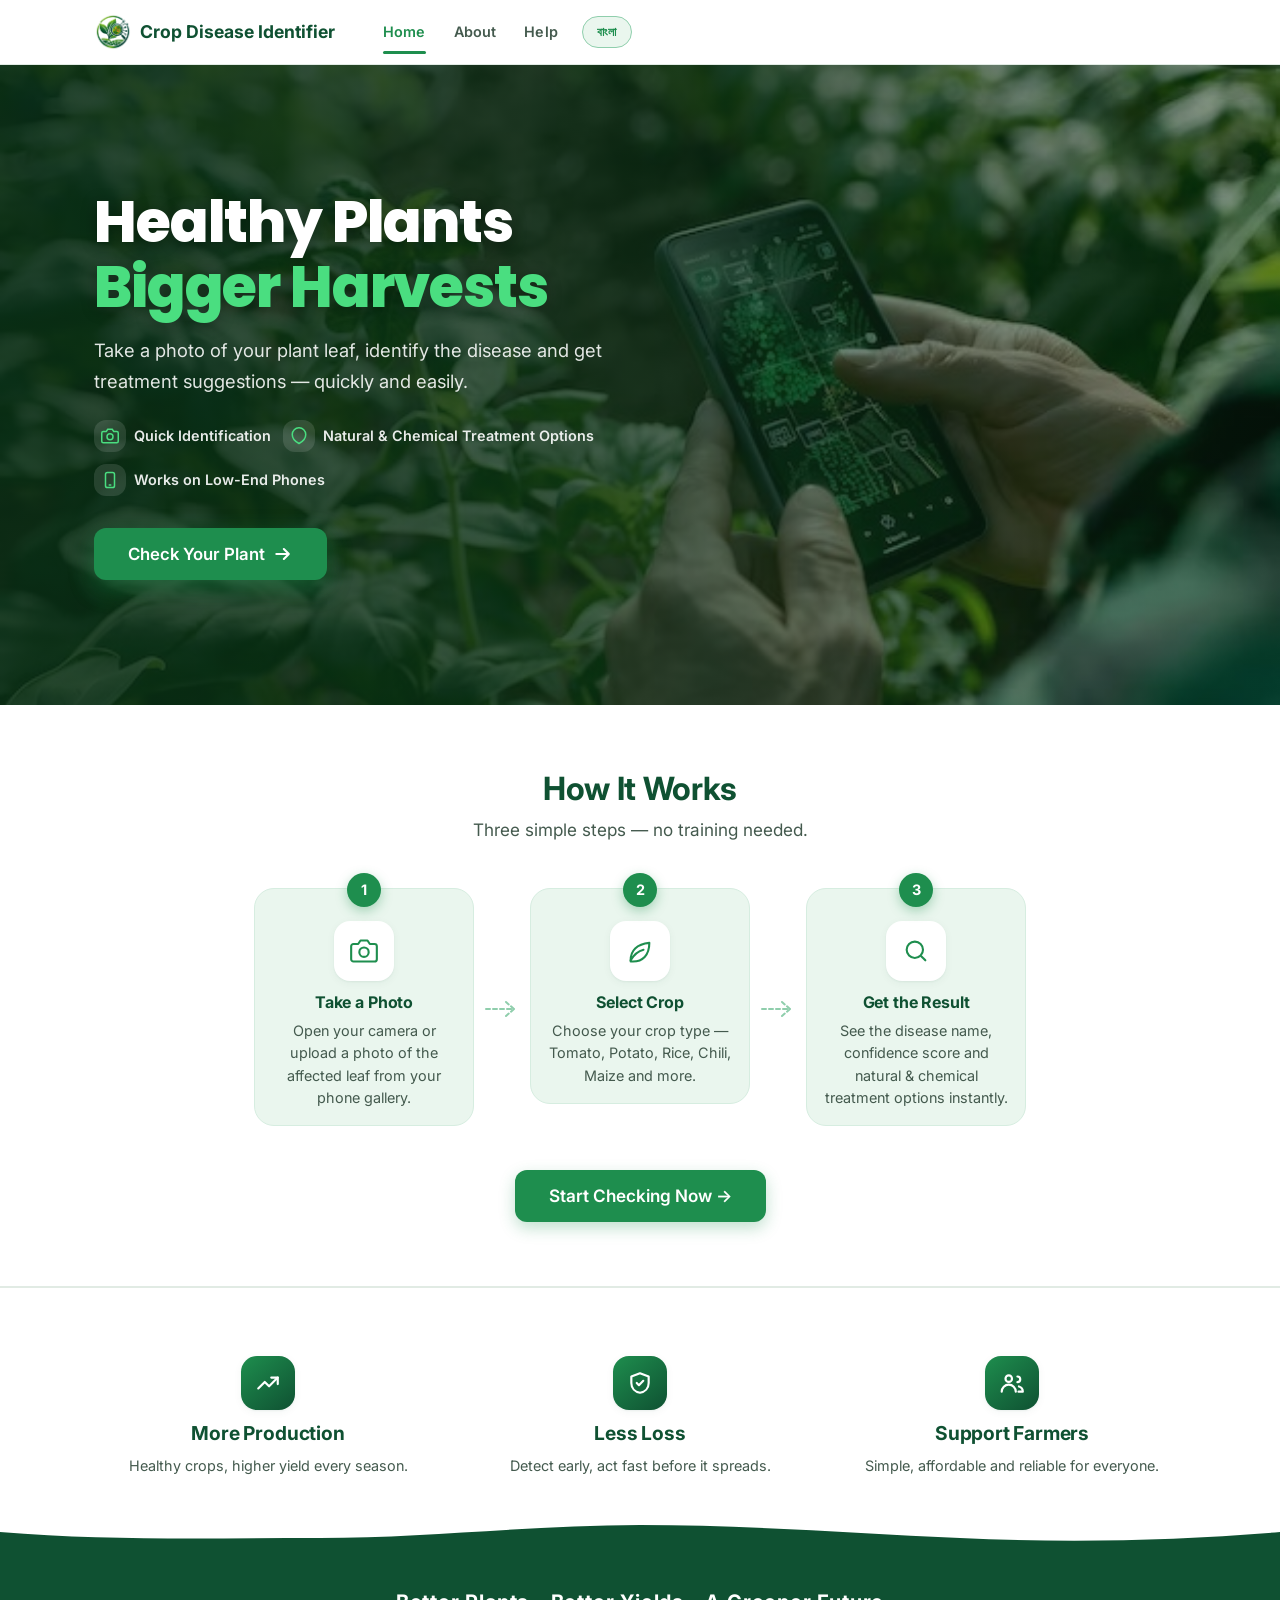
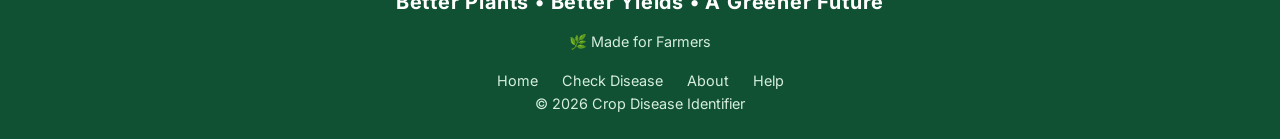
==== commit cc566aeb: "fix: remove Check Disease nav link and restore full brand name" ====
--- a/index.html
+++ b/index.html
@@ -34,16 +34,9 @@
       </a>
       <nav class="site-nav" aria-label="Primary">
         <a href="index.html" class="is-active" aria-current="page" data-i18n="nav.home">Home</a>
-        <a href="check.html" data-i18n="nav.check">Check Disease</a>
         <a href="about.html" data-i18n="nav.about">About</a>
         <a href="help.html" data-i18n="nav.help">Help</a>
       </nav>
-      <span class="badge-farmer" data-i18n="nav.farmer">
-        <svg viewBox="0 0 24 24" width="15" height="15" aria-hidden="true" fill="none" stroke="currentColor" stroke-width="2" stroke-linecap="round" stroke-linejoin="round">
-          <path d="M12 21s-7-4.4-7-9.6A4.4 4.4 0 0 1 12 8a4.4 4.4 0 0 1 7 3.4C19 16.6 12 21 12 21Z"/>
-        </svg>
-        Farmer Friendly
-      </span>
       <button class="lang-toggle" type="button" id="lang-toggle" aria-label="Switch to Bangla" data-lang="en">বাংলা</button>
       <button class="nav-toggle" type="button" data-nav-toggle aria-expanded="false" aria-controls="mobile-nav" aria-label="Open menu">
         <span></span><span></span><span></span>
@@ -51,7 +44,6 @@
     </div>
     <div class="mobile-nav" id="mobile-nav" hidden>
       <a href="index.html" class="is-active" data-i18n="nav.home">Home</a>
-      <a href="check.html" data-i18n="nav.check">Check Disease</a>
       <a href="about.html" data-i18n="nav.about">About</a>
       <a href="help.html" data-i18n="nav.help">Help</a>
     </div>
--- a/css/style.css
+++ b/css/style.css
@@ -402,8 +402,7 @@
 }
 
 @media (min-width: 900px) {
-  .site-nav,
-  .badge-farmer { display: flex; }
+  .site-nav { display: flex; }
   .nav-toggle,
   .mobile-nav { display: none; }
   .brand { font-size: 1.1rem; margin-right: var(--sp-5); }
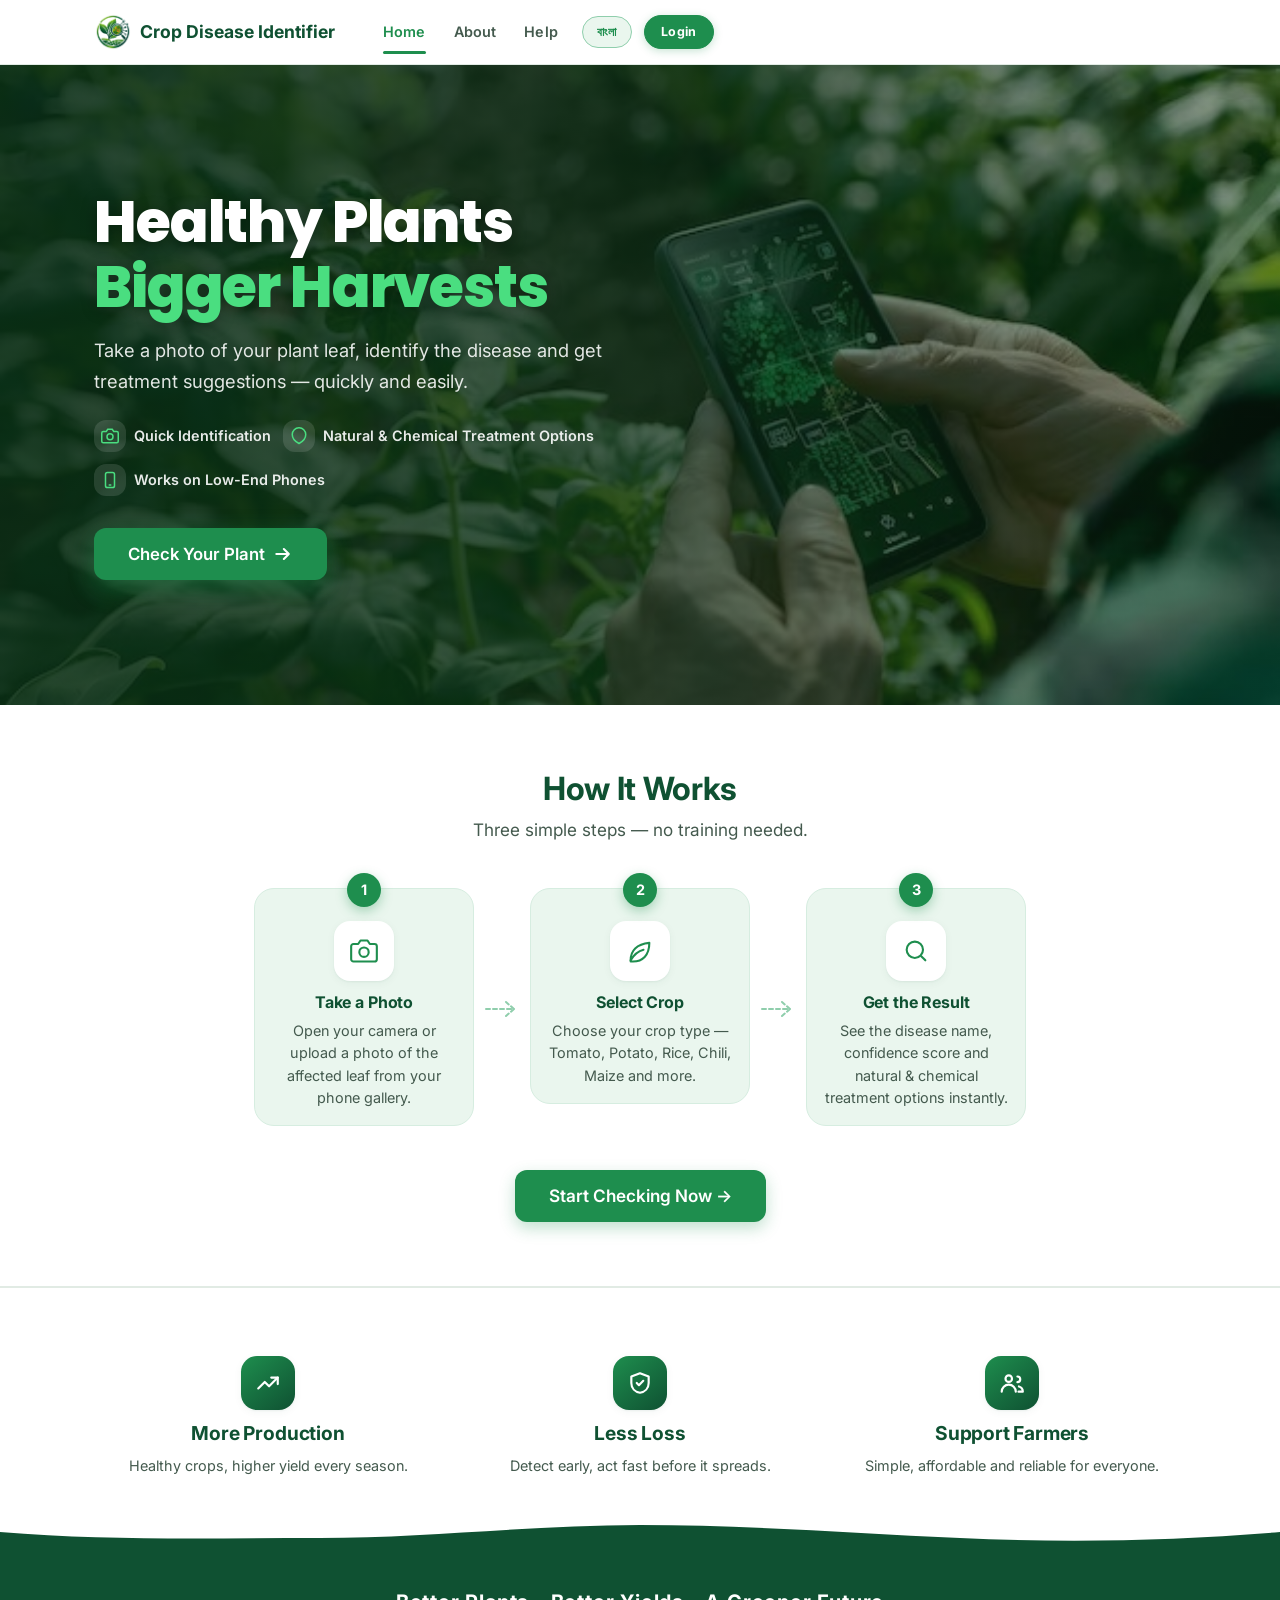
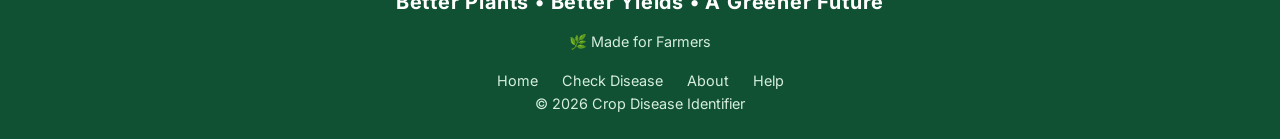
==== commit 0a2b9a30: "feat: add premium login & register pages with glassmorphism design, EN/BN i18n, API-ready auth.js" ====
--- a/index.html
+++ b/index.html
@@ -38,6 +38,7 @@
         <a href="help.html" data-i18n="nav.help">Help</a>
       </nav>
       <button class="lang-toggle" type="button" id="lang-toggle" aria-label="Switch to Bangla" data-lang="en">বাংলা</button>
+      <a href="login.html" class="nav-login-btn" data-i18n="nav.login">Login</a>
       <button class="nav-toggle" type="button" data-nav-toggle aria-expanded="false" aria-controls="mobile-nav" aria-label="Open menu">
         <span></span><span></span><span></span>
       </button>
--- a/css/style.css
+++ b/css/style.css
@@ -2525,3 +2525,33 @@
 }
 .faq-disclaimer svg { flex: 0 0 auto; color: #9A5B00; margin-top: 2px; }
 .faq-disclaimer p   { margin: 0; color: #7A4500; font-size: var(--fs-sm); line-height: 1.6; }
+
+
+/* ==========================================================================
+   30. NAVBAR LOGIN BUTTON
+   ========================================================================== */
+.nav-login-btn {
+  display: inline-flex;
+  align-items: center;
+  padding: .38rem 1rem;
+  font-size: var(--fs-xs);
+  font-weight: 700;
+  color: #fff;
+  background: var(--green-700);
+  border: 1.5px solid var(--green-700);
+  border-radius: var(--r-pill);
+  text-decoration: none;
+  white-space: nowrap;
+  letter-spacing: .03em;
+  transition: background .15s, transform .1s, box-shadow .15s;
+  flex: 0 0 auto;
+  box-shadow: 0 2px 8px rgba(30,142,78,.25);
+}
+.nav-login-btn:hover {
+  background: var(--green-900);
+  border-color: var(--green-900);
+  transform: translateY(-1px);
+  box-shadow: 0 4px 14px rgba(30,142,78,.35);
+  text-decoration: none;
+  color: #fff;
+}
